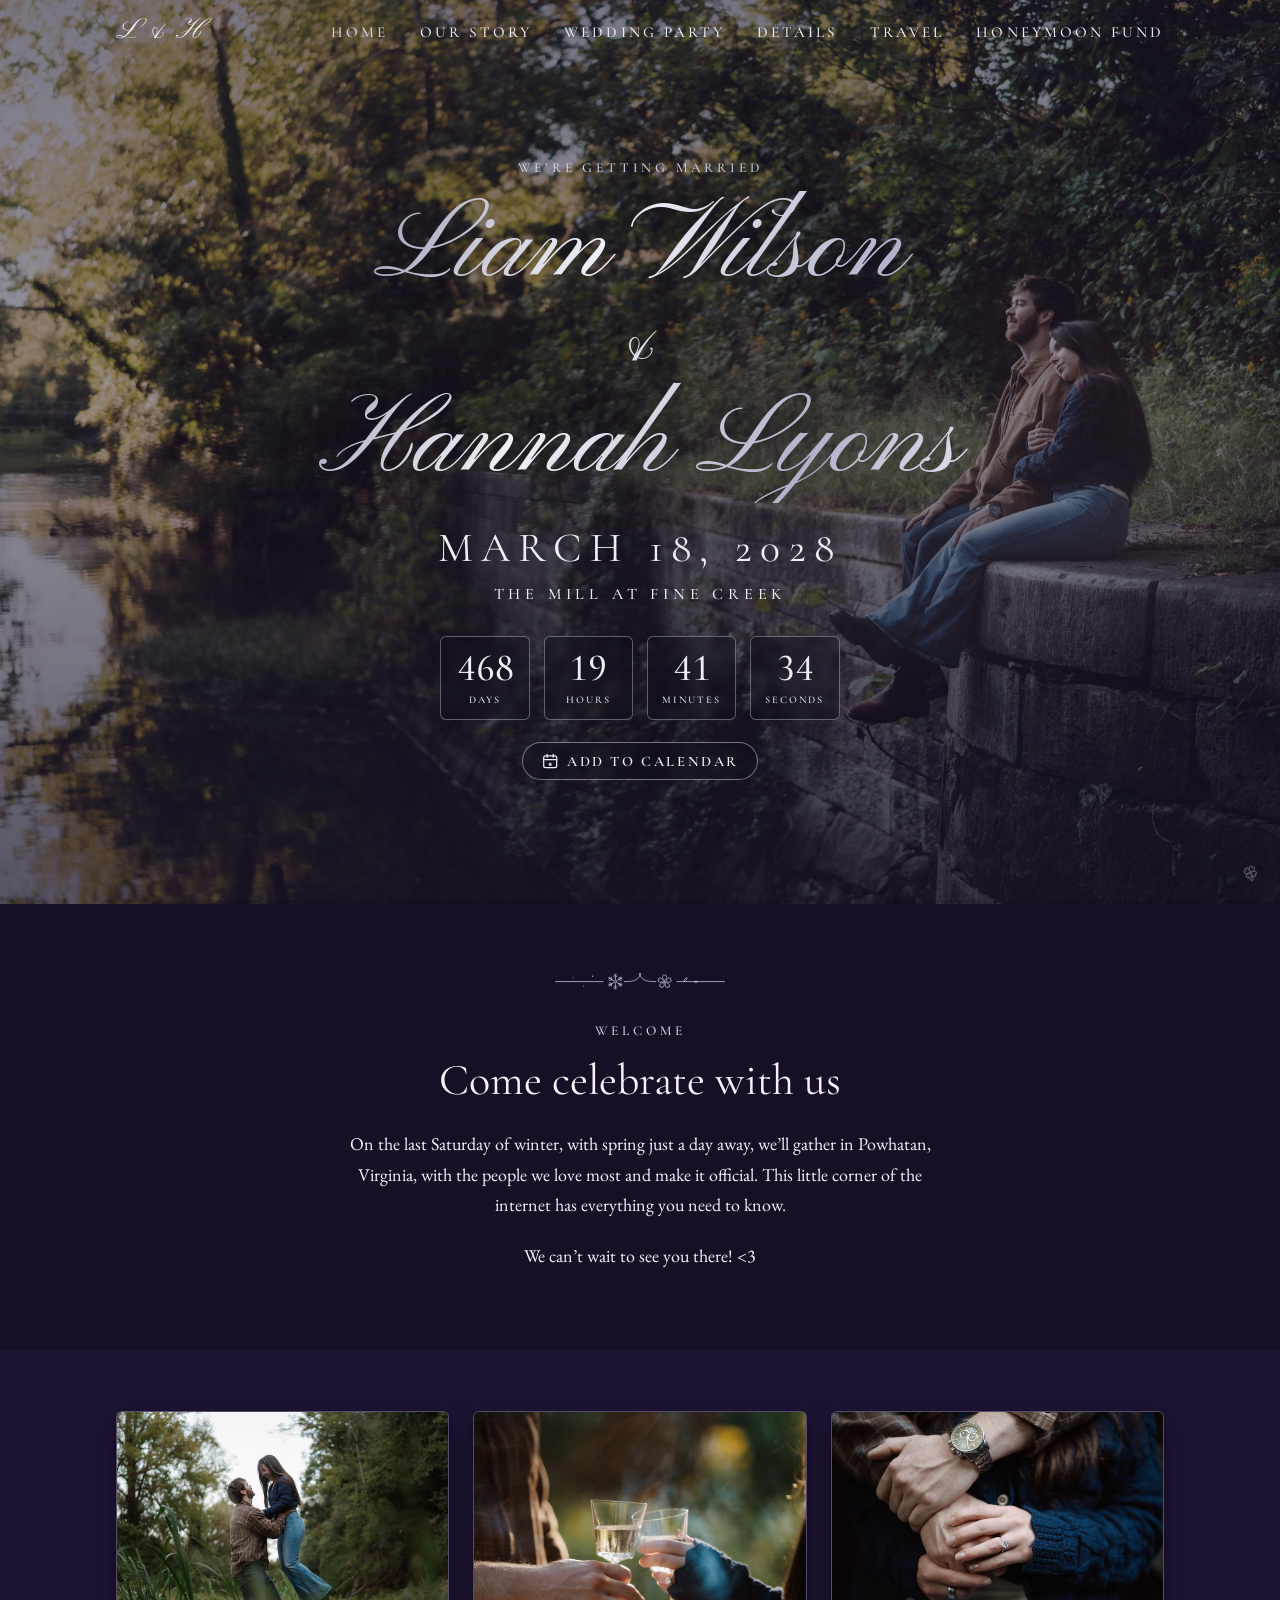
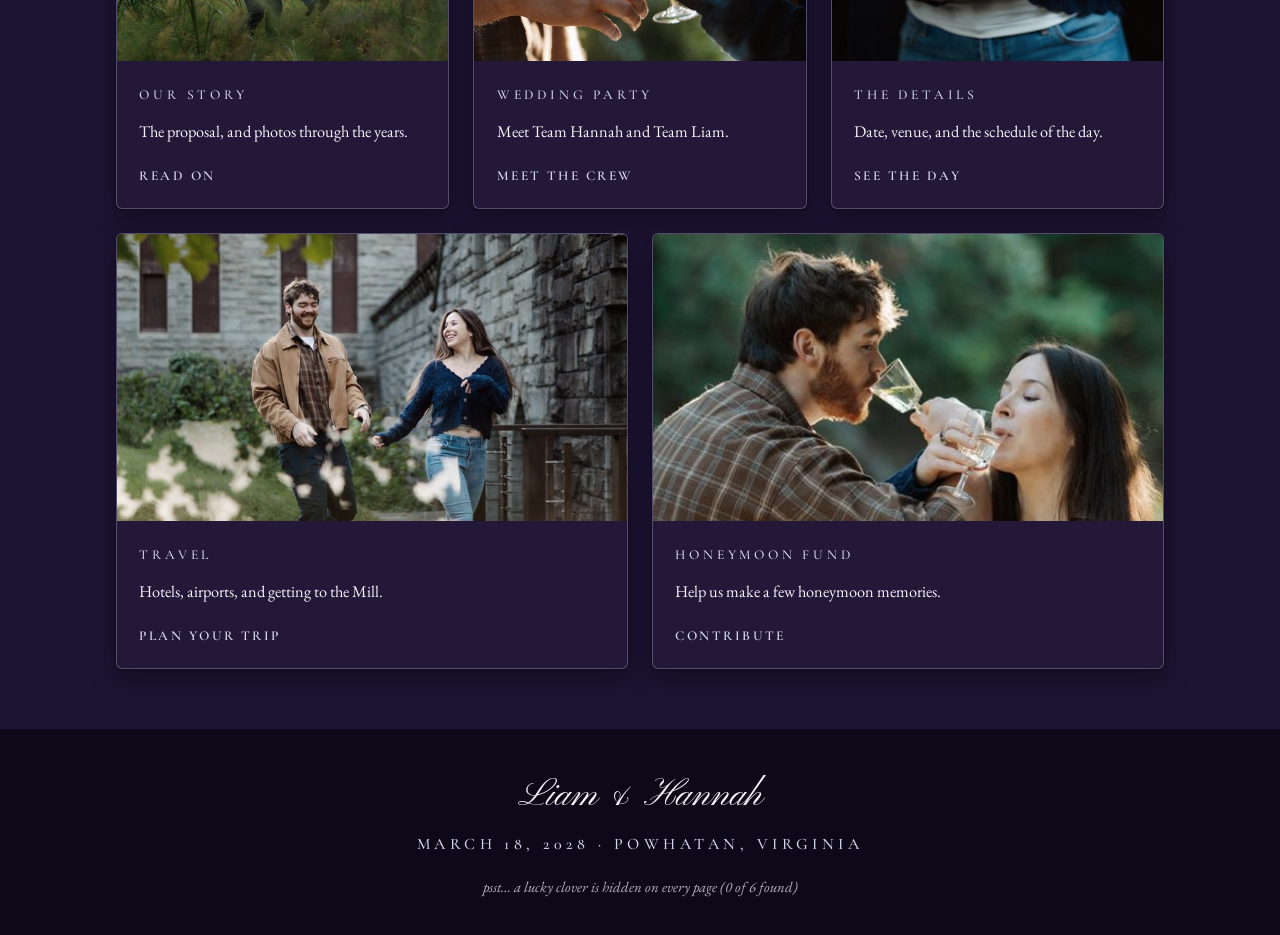
==== index.html @ 6c099d5f "Curly apostrophes and quotes in all visible text Co-Authored-By: Claude Opus 5.5 <noreply@anthropic." ====
<!doctype html>
<html lang="en" class="no-js">
<head>
  <meta charset="utf-8">
  <meta name="viewport" content="width=device-width, initial-scale=1">
  <title>Liam & Hannah · March 18, 2028</title>
  <meta name="description" content="Liam Wilson and Hannah Lyons are getting married on March 18, 2028 at The Mill at Fine Creek.">
  <meta property="og:type" content="website">
  <meta property="og:site_name" content="Liam &amp; Hannah">
  <meta property="og:title" content="Liam &amp; Hannah · March 18, 2028">
  <meta property="og:description" content="We&#x27;re getting married! Saturday, March 18, 2028 at The Mill at Fine Creek in Powhatan, Virginia.">
  <meta property="og:url" content="https://liamandhannah.com/">
  <meta property="og:image" content="https://liamandhannah.com/img/share/home.jpg">
  <meta property="og:image:width" content="1200">
  <meta property="og:image:height" content="630">
  <meta property="og:image:alt" content="Liam and Hannah sitting together on an old stone canal wall at golden hour">
  <meta name="twitter:card" content="summary_large_image">
  <meta name="theme-color" content="#160F26">
  <link rel="icon" href="img/favicon.svg" type="image/svg+xml">
  <link rel="preconnect" href="https://fonts.googleapis.com">
  <link rel="preconnect" href="https://fonts.gstatic.com" crossorigin>
  <link href="https://fonts.googleapis.com/css2?family=Cormorant+Garamond:ital,wght@0,300;0,400;0,500;0,600;1,400&family=EB+Garamond:ital@0;1&family=Pinyon+Script&display=swap" rel="stylesheet">
  <script>(function () { var w = 0; function lock() { if (innerWidth === w) return; w = innerWidth; document.documentElement.style.setProperty("--app-h", innerHeight + "px"); } lock(); addEventListener("resize", lock); })();</script>
  <link rel="stylesheet" href="css/style.css?v=20261122b">
</head>
<body>
  <header class="site-header">
    <nav class="nav" aria-label="Main">
      <a class="nav-brand" href="./">L &amp; H</a>
      <button class="nav-toggle" aria-expanded="false" aria-controls="nav-links">Menu</button>
      <ul class="nav-links" id="nav-links">
        <li><a href="./" aria-current="page">Home</a></li>
        <li><a href="story.html">Our Story</a></li>
        <li><a href="party.html">Wedding Party</a></li>
        <li><a href="details.html">Details</a></li>
        <li><a href="travel.html">Travel</a></li>
        <li><a href="registry.html">Honeymoon Fund</a></li>
      </ul>
    </nav>
  </header>

  <main>
    <section class="hero">
      <img src="img/site/photo-0028.jpg" alt="Liam and Hannah sitting together on an old stone canal wall at golden hour" fetchpriority="high" style="object-position: 91% 45%">
      <div class="hero-inner">
        <span class="eyebrow">We’re getting married</span>
        <h1><span class="hero-name">Liam Wilson</span><span class="amp">&amp;</span><span class="hero-name">Hannah Lyons</span></h1>
        <p class="hero-meta">
          <span class="hero-date">March 18, 2028</span>
          <span>The Mill at Fine Creek</span>
        </p>
        <div class="countdown" data-countdown="2028-03-18T16:30:00-04:00" role="timer" aria-label="Countdown to the ceremony, March 18, 2028 at 4:30 pm">
          <div class="cd-unit"><span class="cd-num" data-unit="days">&ndash;</span><span class="cd-label">Days</span></div>
          <div class="cd-unit"><span class="cd-num" data-unit="hours">&ndash;</span><span class="cd-label">Hours</span></div>
          <div class="cd-unit"><span class="cd-num" data-unit="minutes">&ndash;</span><span class="cd-label">Minutes</span></div>
          <div class="cd-unit"><span class="cd-num" data-unit="seconds">&ndash;</span><span class="cd-label">Seconds</span></div>
        </div>
        <div class="hero-actions">
        <div class="cal-menu on-photo" data-cal-menu>
          <button class="cal-toggle" type="button" aria-expanded="false" aria-controls="cal-options-home">
            <svg viewBox="0 0 24 24" aria-hidden="true"><rect x="3.5" y="5" width="17" height="15.5" rx="2.5"/><path d="M3.5 10h17M8 3v4M16 3v4"/><path d="M12 13.2l.9 1.8 2 .3-1.45 1.4.35 2-1.8-.95-1.8.95.35-2-1.45-1.4 2-.3z" class="cal-star"/></svg>
            Add to calendar
          </button>
          <div class="cal-options" id="cal-options-home" hidden>
            <a href="liam-and-hannah-wedding.ics?v=2" download="liam-and-hannah-wedding.ics">Apple / Outlook</a>
            <a href="https://calendar.google.com/calendar/render?action=TEMPLATE&amp;text=Liam%20%26%20Hannah%27s%20Wedding&amp;dates=20280318T200000Z/20280319T030000Z&amp;details=Guests%20arrive%20at%204%3A00%20pm%2C%20ceremony%20at%204%3A30%20pm.%20Details%3A%20https%3A//liamandhannah.com/&amp;location=The%20Mill%20at%20Fine%20Creek%2C%20Powhatan%2C%20VA" target="_blank" rel="noopener">Google Calendar</a>
          </div>
        </div>
        </div>
      </div>
    </section>

    <section>
      <div class="narrow center reveal">
        <svg class="flourish" viewBox="0 0 200 40" aria-hidden="true"><use href="img/botanical.svg?v=20261102k#spring"></use></svg>
        <span class="eyebrow">Welcome</span>
        <h2>Come celebrate with us</h2>
        <p>On the last Saturday of winter, with spring just a day away, we’ll gather in Powhatan, Virginia, with the people we love most and make it official. This little corner of the internet has everything you need to know.</p>
        <p>We can’t wait to see you there! <3</p>
      </div>
    </section>

    <section class="section-mist">
      <div class="wrap">
        <div class="grid link-cards">
          <a class="card reveal" href="story.html">
            <img src="img/site/thumbs/photo-0018.jpg" alt="" loading="lazy" style="object-position: 60% 40%">
            <div class="card-body">
              <span class="eyebrow">Our Story</span>
              <p>The proposal, and photos through the years.</p>
              <span class="more">Read on</span>
            </div>
          </a>
          <a class="card reveal" href="party.html">
            <img src="img/site/thumbs/photo-0058.jpg" alt="" loading="lazy" style="object-position: 50% 45%">
            <div class="card-body">
              <span class="eyebrow">Wedding Party</span>
              <p>Meet Team Hannah and Team Liam.</p>
              <span class="more">Meet the crew</span>
            </div>
          </a>
          <a class="card reveal" href="details.html">
            <img src="img/site/thumbs/photo-0036.jpg" alt="" loading="lazy">
            <div class="card-body">
              <span class="eyebrow">The Details</span>
              <p>Date, venue, and the schedule of the day.</p>
              <span class="more">See the day</span>
            </div>
          </a>
          <a class="card reveal" href="travel.html">
            <img src="img/site/thumbs/photo-0024.jpg" alt="" loading="lazy">
            <div class="card-body">
              <span class="eyebrow">Travel</span>
              <p>Hotels, airports, and getting to the Mill.</p>
              <span class="more">Plan your trip</span>
            </div>
          </a>
          <a class="card reveal" href="registry.html">
            <img src="img/site/thumbs/photo-0061.jpg" alt="" loading="lazy" style="object-position: 50% 32%">
            <div class="card-body">
              <span class="eyebrow">Honeymoon Fund</span>
              <p>Help us make a few honeymoon memories.</p>
              <span class="more">Contribute</span>
            </div>
          </a>
        </div>
      </div>
    </section>
  </main>

  <footer class="site-footer">
    <div class="script">Liam &amp; Hannah</div>
    <p class="eyebrow">March 18, 2028 · Powhatan, Virginia</p>
  </footer>

  <script src="js/main.js?v=20261122a"></script>
</body>
</html>
---- css/style.css ----
/* Liam & Hannah — amethyst dusk: jewel-toned violets, orchids, mirror silver */

:root {
  --night: #160F26;
  --aubergine: #2A1A4A;
  --plum: #3B2266;
  --berry: #4E1F55;
  --mauve: #9C8CC4;
  --moonstone: #D6D8EE;
  --mist: #ECE8F6;
  --pearl: #F4F2FA;
  --ember: #B5543C;
  --rose: #E3A6D8;
  /* deep violet for links and small text on light backgrounds (passes WCAG AA) */
  --plum-ink: #5B2E9E;
  --ink: #0E0919;
  /* mirror silver with a faint violet edge, used on buttons and the hero names */
  --foil: linear-gradient(115deg, #8F8CA8 0%, #F5F5FB 22%, #B4B3CC 42%, #FFFFFF 60%, #CFC8EC 76%, #8F8CA8 100%);

  --serif-display: "Cormorant Garamond", Georgia, serif;
  --serif-body: "EB Garamond", Georgia, serif;
  --script: "Pinyon Script", cursive;

  /* Theme tokens. Dark (deep amethyst) is the default;
     [data-theme="light"] below is the lavender-pearl daytime look. */
  --bg: var(--night);
  --bg-alt: #1D1433;
  --band: var(--aubergine);
  --band-2: #3A1846;
  --surface: #241839;
  --surface-warm: #33183F;
  --text: var(--pearl);
  --text-muted: #BDB6D3;
  --accent: var(--moonstone);
  --accent-strong: var(--rose);
  --line: rgba(214, 216, 238, .28);
  --chip: #2E2150;
  --input-bg: var(--ink);
  --btn-text: var(--night);
  --btn-outline-text: var(--pearl);
  --footer-bg: var(--ink);
  /* violet dusk at the top of the page, a little orchid in the corner */
  --glow:
    radial-gradient(ellipse 70% 45% at 50% 0%, rgba(140, 110, 255, .17), transparent 70%),
    radial-gradient(ellipse 55% 45% at 100% 100%, rgba(227, 166, 216, .11), transparent 70%);
  --shadow: 0 1px 2px rgba(0, 0, 0, .3), 0 8px 24px rgba(0, 0, 0, .38);

  --radius: 6px;
  --gutter: 1.25rem;
  --max: 68rem;
}

:root[data-theme="light"] {
  --bg: #F6F4FB;
  --bg-alt: var(--mist);
  --band: var(--plum);
  --band-2: var(--berry);
  --surface: #FDFCFF;
  --surface-warm: #EFE4F5;
  --text: var(--night);
  --text-muted: #54497A;
  --accent: var(--plum-ink);
  --accent-strong: #8E2C7E;
  --line: rgba(91, 46, 158, .22);
  --chip: #ECE6F7;
  --input-bg: #FDFCFF;
  --btn-text: var(--night);
  --btn-outline-text: var(--plum);
  --footer-bg: var(--night);
  --glow:
    radial-gradient(ellipse 70% 45% at 50% 0%, rgba(140, 110, 255, .15), transparent 70%),
    radial-gradient(ellipse 50% 40% at 0% 100%, rgba(227, 166, 216, .16), transparent 70%);
  --shadow: 0 1px 2px rgba(22, 15, 38, .06), 0 8px 24px rgba(22, 15, 38, .09);
}

*, *::before, *::after { box-sizing: border-box; }

html { scroll-behavior: smooth; }

body {
  margin: 0;
  background: var(--glow), var(--bg);
  background-attachment: fixed;
  color: var(--text);
  font-family: var(--serif-body);
  font-size: 1.125rem;
  line-height: 1.7;
  -webkit-font-smoothing: antialiased;
}

/* faint paper grain over everything */
body::before {
  content: "";
  position: fixed;
  inset: 0;
  pointer-events: none;
  z-index: 100;
  opacity: .07;
  background-image: url("data:image/svg+xml,%3Csvg xmlns='http://www.w3.org/2000/svg' width='200' height='200'%3E%3Cfilter id='n'%3E%3CfeTurbulence type='fractalNoise' baseFrequency='.85' numOctaves='3' stitchTiles='stitch'/%3E%3CfeColorMatrix values='0 0 0 0 .12 0 0 0 0 .16 0 0 0 0 .22 0 0 0 .9 0'/%3E%3C/filter%3E%3Crect width='100%25' height='100%25' filter='url(%23n)'/%3E%3C/svg%3E");
}

img { max-width: 100%; display: block; }

a { color: var(--accent); text-decoration-thickness: 1px; text-underline-offset: 3px; }
a:hover { color: var(--accent-strong); }

h1, h2, h3 {
  font-family: var(--serif-display);
  font-weight: 400;
  line-height: 1.2;
  margin: 0 0 .5em;
}
h2 { font-size: clamp(2rem, 6vw, 2.75rem); }
h3 { font-size: 1.6rem; font-weight: 500; }

p { margin: 0 0 1.1em; }

.eyebrow {
  display: block;
  font-family: var(--serif-display);
  font-size: .85rem;
  font-weight: 500;
  letter-spacing: .28em;
  text-transform: uppercase;
  color: var(--accent);
  margin-bottom: .75rem;
}

.wrap { max-width: var(--max); margin: 0 auto; padding: 0 var(--gutter); }
.narrow { max-width: 40rem; margin: 0 auto; padding: 0 var(--gutter); }
.center { text-align: center; }

section { padding: 3rem 0; }
@media (min-width: 52rem) { section { padding: 3.75rem 0; } }
.section-mist { background: var(--bg-alt); }
.section-dark {
  background: var(--band);
  color: var(--pearl);
}
.section-pine { background: var(--band-2); color: var(--pearl); }

.section-dark .eyebrow, .section-pine .eyebrow { color: var(--moonstone); }
.section-dark a, .section-pine a { color: var(--moonstone); }

/* ---------- header / nav ---------- */

.site-header {
  position: absolute;
  top: 0; left: 0; right: 0;
  z-index: 20;
  color: var(--pearl);
}
.site-header.solid {
  position: relative;
  background: var(--aubergine);
}
.nav {
  display: flex;
  align-items: center;
  justify-content: space-between;
  max-width: var(--max);
  margin: 0 auto;
  padding: 1rem var(--gutter);
}
.nav-brand {
  font-family: var(--script);
  font-size: 1.9rem;
  color: var(--pearl);
  text-decoration: none;
  line-height: 1;
}
.nav-brand:hover { color: var(--moonstone); }

.nav-toggle {
  background: none;
  border: 1px solid rgba(244, 242, 250, .5);
  color: var(--pearl);
  border-radius: var(--radius);
  padding: .45rem .7rem;
  font: inherit;
  font-size: .8rem;
  letter-spacing: .2em;
  text-transform: uppercase;
  cursor: pointer;
}

.nav-links {
  display: none;
  list-style: none;
  margin: 0;
  padding: 0;
}
.nav-links a {
  color: var(--pearl);
  text-decoration: none;
  font-family: var(--serif-display);
  font-size: .95rem;
  font-weight: 500;
  letter-spacing: .2em;
  text-transform: uppercase;
}
.nav-links a:hover, .nav-links a[aria-current="page"] { color: var(--moonstone); }

.nav.open .nav-links {
  display: flex;
  flex-direction: column;
  gap: 1.1rem;
  position: absolute;
  top: 100%;
  left: 0; right: 0;
  background: var(--night);
  padding: 1.5rem var(--gutter) 2rem;
  text-align: center;
}

/* Menu button sits at the right on phones */
.nav-brand { order: 0; }
.nav-links { order: 1; }
.nav-toggle { order: 3; margin-left: auto; }
.nav-toggle:hover { border-color: var(--moonstone); }
.nav-toggle:hover { color: var(--moonstone); }

@media (min-width: 70rem) { /* full menu bar once all six links fit on one line */
  .nav-toggle { display: none; }
  .nav-links { margin-left: auto; }
  .nav-links, .nav.open .nav-links {
    display: flex;
    flex-direction: row;
    gap: 2rem;
    position: static;
    background: none;
    padding: 0;
  }
}

/* ---------- hero ---------- */

.hero {
  position: relative;
  min-height: 100svh;
  min-height: var(--app-h, 100svh); /* locked height: phone toolbars can't resize it mid-scroll */
  display: grid;
  place-items: center;
  text-align: center;
  color: var(--pearl);
  overflow: visible; /* the calendar menu may hang below the photo */
  background: var(--night);
}
.hero img {
  position: absolute;
  inset: 0;
  width: 100%;
  height: 100%;
  object-fit: cover;
  object-position: 78% 60%;
  filter: saturate(.75) contrast(.95);
}
.hero::after {
  content: "";
  position: absolute;
  inset: 0;
  background:
    linear-gradient(180deg, rgba(22, 15, 38, .55) 0%, rgba(22, 15, 38, .4) 45%, rgba(22, 15, 38, .7) 100%);
}
.hero-inner { position: relative; z-index: 1; padding: 6rem var(--gutter) 4rem; }
.hero .eyebrow { color: var(--moonstone); }
.hero h1 {
  font-family: var(--script);
  font-size: clamp(2.6rem, 14vw, 7rem);
  font-weight: 400;
  line-height: 1.05;
  margin: .25rem 0 1.25rem;
  /* mirror-silver lettering */
  background: var(--foil);
  background-size: 200% 100%;
  -webkit-background-clip: text;
  background-clip: text;
  color: transparent;
  filter: drop-shadow(0 2px 14px rgba(14, 9, 25, .55));
  padding: 0 .15em; /* keeps script swashes inside the clipped area */
}
.hero h1 .amp { display: block; font-size: .55em; margin: .1em 0; }
.hero h1 .hero-name { display: block; white-space: nowrap; }
.hero-meta {
  font-family: var(--serif-display);
  font-size: 1rem;
  font-weight: 500;
  letter-spacing: .3em;
  text-transform: uppercase;
}
.hero-meta span { display: block; }
.hero-meta .hero-date {
  font-size: clamp(1.6rem, 6.5vw, 2.6rem);
  font-weight: 400;
  letter-spacing: .2em;
  line-height: 1.25;
  margin-bottom: .35rem;
}
.countdown {
  display: flex;
  justify-content: center;
  gap: .5rem;
  margin-top: 1.75rem;
}
.cd-unit {
  min-width: 4.3rem;
  padding: .55rem .35rem .5rem;
  border: 1px solid rgba(244, 242, 250, .35);
  border-radius: var(--radius);
  background: rgba(14, 9, 25, .38);
  -webkit-backdrop-filter: blur(3px);
  backdrop-filter: blur(3px);
}
.cd-num {
  display: block;
  font-family: var(--serif-display);
  font-size: clamp(1.6rem, 6.5vw, 2.4rem);
  font-weight: 500;
  line-height: 1.05;
  font-variant-numeric: lining-nums tabular-nums; /* digits don't jiggle as they change */
}
.cd-label {
  display: block;
  margin-top: .2rem;
  font-family: var(--serif-display);
  font-size: .64rem;
  font-weight: 600;
  letter-spacing: .2em;
  text-transform: uppercase;
  color: var(--moonstone);
}
.countdown-done { font-style: italic; font-size: 1.3rem; }


.clover-burst {
  position: fixed;
  z-index: 300;
  width: var(--size, 1.4rem);
  height: var(--size, 1.4rem);
  pointer-events: none;
  color: var(--tint, var(--rose));
  filter: drop-shadow(0 1px 3px rgba(14, 9, 25, .6)); /* stands out over the photo */
  animation: clover-burst 1.6s cubic-bezier(.15, .7, .3, 1) forwards;
}
@keyframes clover-burst {
  0%   { transform: translate(-50%, -50%) scale(.2) rotate(0); opacity: 0; }
  12%  { opacity: 1; }
  70%  { opacity: 1; }
  100% { transform: translate(calc(-50% + var(--dx)), calc(-50% + var(--dy))) scale(1) rotate(var(--spin)); opacity: 0; }
}
@media (prefers-reduced-motion: reduce) {
  .clover-burst { animation: clover-fade 1.4s ease forwards; transform: translate(calc(-50% + var(--dx) / 3), calc(-50% + var(--dy) / 3)); }
  @keyframes clover-fade { 0%, 100% { opacity: 0; } 30%, 70% { opacity: 1; } }
}
@media (min-width: 52rem) {
  .countdown { gap: .85rem; }
  .cd-unit { min-width: 5.6rem; padding: .7rem .5rem .6rem; }
}

/* shorter banner for inner pages */
.banner {
  position: relative;
  min-height: 72vh;
  min-height: 72svh;
  min-height: calc(var(--app-h, 100svh) * .72); /* locked height: phone toolbars can't resize it mid-scroll */
  display: grid;
  place-items: center;
  text-align: center;
  color: var(--pearl);
  background: var(--night);
  overflow: hidden;
}
.banner img {
  position: absolute; inset: 0;
  width: 100%; height: 100%;
  object-fit: cover;
  filter: saturate(.7) contrast(.95);
}
.banner::after {
  content: "";
  position: absolute; inset: 0;
  background: rgba(22, 15, 38, .5);
}
.banner-inner { position: relative; z-index: 1; padding: 5rem var(--gutter) 2.25rem; }
.banner h1 { font-size: clamp(2.6rem, 9vw, 4rem); font-weight: 300; letter-spacing: .04em; }
@media (min-width: 52rem) {
  .banner { min-height: 80vh; min-height: 80svh; min-height: calc(var(--app-h, 100svh) * .8); }
  .banner h1 { font-size: clamp(3.4rem, 6vw, 5rem); }
}
.banner .eyebrow { color: var(--moonstone); }

/* ---------- dividers ---------- */

.flourish {
  display: block;
  width: 11rem;
  height: auto;
  margin: 0 auto 1.25rem;
  color: var(--accent);
  opacity: .8;
}
.section-dark .flourish, .section-pine .flourish { color: var(--moonstone); opacity: .8; }

/* the registry's d20: click to roll (it always lands on 18, the wedding date) */
.d20 {
  display: block;
  width: min(20rem, 100%);
  margin: 0 auto 1.25rem;
  padding: 0;
  border: 0;
  background: none;
  color: inherit;
  cursor: pointer;
}
.d20 .flourish { width: 100%; margin: 0; transition: opacity .3s ease; }
.d20:hover .flourish, .d20:focus-visible .flourish { opacity: 1; }
.d20-rules { fill: none; stroke: currentColor; stroke-width: .6; stroke-linecap: round; }
.d20-die {
  transform-box: view-box;
  transform-origin: 100px 20px;
  transition: transform 1s cubic-bezier(.2, .8, .3, 1);
}
.d20-num { fill: currentColor; font-family: var(--serif-display); font-size: 7px; font-weight: 600; }
.d20-toast svg { display: inline-block; width: 1.1em; height: 1.1em; margin: 0 .2em; vertical-align: -.2em; color: var(--rose); }

/* ---------- buttons ---------- */

.btn {
  display: inline-block;
  background: var(--foil);
  background-size: 220% 100%;
  background-position: 0% 0;
  color: var(--btn-text);
  border: 1px solid #B9B6D6;
  border-radius: var(--radius);
  padding: .7rem 1.6rem;
  font-family: var(--serif-display);
  font-size: .95rem;
  font-weight: 600;
  letter-spacing: .18em;
  text-transform: uppercase;
  text-decoration: none;
  transition: background .3s ease, border-color .3s ease, color .3s ease;
}
/* the silver catches the light as you hover */
.btn:hover, .btn:focus-visible { background-position: 100% 0; color: var(--btn-text); box-shadow: 0 0 18px rgba(214, 216, 238, .35); }
.btn-outline {
  background: transparent;
  color: var(--btn-outline-text);
  border-color: var(--mauve);
}
.btn-outline:hover, .btn-outline:focus-visible { background: var(--mauve); border-color: var(--mauve); color: var(--night); box-shadow: none; }
.section-dark .btn, .section-pine .btn { color: var(--btn-text); } /* keep the dark text on the silver */
.section-dark .btn-outline, .section-pine .btn-outline { color: var(--pearl); }

:focus-visible { outline: 2px solid var(--accent); outline-offset: 3px; }

/* ---------- cards & grids ---------- */

.grid {
  display: grid;
  gap: 1.5rem;
  grid-template-columns: repeat(auto-fill, minmax(min(100%, 17rem), 1fr));
}

.card {
  background: var(--surface);
  border: 1px solid var(--line);
  border-radius: var(--radius);
  box-shadow: var(--shadow);
  overflow: hidden;
  display: flex;
  flex-direction: column;
}
.card-rose { background: var(--surface-warm); }
.card-rose .eyebrow { color: var(--accent-strong); }
.card img { aspect-ratio: 4 / 3; object-fit: cover; width: 100%; filter: saturate(.8); }
.card-body { padding: 1.4rem 1.4rem 1.6rem; display: flex; flex-direction: column; flex: 1; }
.card-body h3 { margin-bottom: .3rem; }
.card-body p { font-size: 1.02rem; }
.card-body .btn { margin-top: auto; align-self: flex-start; }

.link-cards a.card { text-decoration: none; color: var(--text); transition: transform .4s ease, box-shadow .4s ease; }
.link-cards a.card:hover { transform: translateY(-3px); box-shadow: 0 2px 4px rgba(22, 15, 38,.08), 0 14px 32px rgba(22, 15, 38,.12); }
.link-cards .card-body { padding-bottom: 1.3rem; }
/* five home cards: 2 + 2 + 1 wide on tablets, 3 + 2 wider on computers (no lonely last card) */
@media (min-width: 37rem) and (max-width: 51.99rem) {
  .link-cards { grid-template-columns: repeat(2, 1fr); }
  .link-cards > :last-child:nth-child(odd) { grid-column: 1 / -1; }
  .link-cards > :last-child:nth-child(odd) img { aspect-ratio: 2 / 1; }
}
@media (min-width: 52rem) {
  .link-cards { grid-template-columns: repeat(6, 1fr); }
  .link-cards > * { grid-column: span 2; }
  .link-cards > :nth-child(4), .link-cards > :nth-child(5) { grid-column: span 3; }
  .link-cards > :last-child:nth-child(odd) { grid-column: span 3; }
  .link-cards > :nth-child(4) img, .link-cards > :nth-child(5) img { aspect-ratio: 16 / 9; }
}
.link-cards .more {
  font-family: var(--serif-display);
  font-weight: 600;
  letter-spacing: .18em;
  font-size: .85rem;
  text-transform: uppercase;
  color: var(--accent);
  margin-top: auto;
}

/* ---------- story ---------- */

.story-split {
  display: grid;
  gap: 2.5rem;
  align-items: center;
}
.story-split img {
  border-radius: var(--radius);
  box-shadow: var(--shadow);
  filter: saturate(.8);
}
.story-split > div { text-align: center; } /* centered when stacked on phones */
@media (min-width: 52rem) {
  .story-split { grid-template-columns: 1fr 1fr; gap: 4rem; }
  .story-split.flip > :first-child { order: 2; }
  .story-split > div { text-align: left; }
  .story-split .flourish { margin-left: 0; }
}

/* "Hannah's side" / "Liam's side" on Our Story */
.pov { margin-top: 1.75rem; text-align: left; }
.pov + .pov { padding-top: 1.5rem; border-top: 1px solid var(--line); }
.pov-name { margin: 0 0 .6rem; font-size: 1.35rem; font-style: italic; color: var(--accent-strong); }

.drop-cap::first-letter {
  float: left;
  font-family: var(--serif-display);
  font-size: 3.6em;
  line-height: .85;
  padding: .08em .1em 0 0;
  color: var(--accent-strong);
}

/* ---------- gallery ---------- */

.gallery {
  columns: 2 10rem;
  column-gap: .75rem;
}
@media (min-width: 52rem) { .gallery { columns: 3 14rem; column-gap: 1rem; } }
.gallery button {
  display: block;
  width: 100%;
  padding: 0;
  margin: 0 0 .75rem;
  border: 0;
  background: var(--surface);
  border-radius: 4px;
  overflow: hidden;
  cursor: zoom-in;
  break-inside: avoid;
}
@media (min-width: 52rem) { .gallery button { margin-bottom: 1rem; } }
.gallery img {
  width: 100%;
  height: auto;
  filter: saturate(.82);
  transition: transform .8s ease, filter .8s ease;
}
.gallery button:hover img { transform: scale(1.03); filter: saturate(1); }

/* Through the years reads left to right, in date order */
.gallery[data-gallery="years"] {
  columns: auto;
  display: grid;
  grid-template-columns: repeat(2, 1fr);
  gap: .75rem;
  align-items: start;
}
.gallery[data-gallery="years"] button { margin: 0; }
.gallery[data-gallery="years"] img { aspect-ratio: 4 / 5; object-fit: cover; }
@media (min-width: 52rem) {
  .gallery[data-gallery="years"] { grid-template-columns: repeat(4, 1fr); gap: 1rem; }
}

/* captioned photos (Through the years) */
.gallery button.captioned {
  background: var(--surface);
  border: 1px solid var(--line);
  box-shadow: var(--shadow);
  text-align: left;
  color: var(--text);
}
.gallery button.captioned:hover img { transform: none; }
.g-cap { display: block; padding: .6rem .75rem .75rem; }
.g-cap-text { display: block; font-size: 1rem; line-height: 1.35; font-style: italic; }
.g-cap-meta {
  display: block;
  margin-top: .3rem;
  font-family: var(--serif-display);
  font-size: .72rem;
  font-weight: 600;
  letter-spacing: .16em;
  text-transform: uppercase;
  color: var(--accent);
}

.lightbox {
  position: fixed;
  inset: 0;
  z-index: 200;
  background: rgba(22, 15, 38, .96);
  display: none;
  align-items: center;
  justify-content: center;
}
.lightbox.open { display: flex; }
.lightbox img {
  max-width: calc(100vw - 2rem);
  max-height: calc(100svh - 9rem);
  width: auto;
  height: auto;
  border-radius: 3px;
  box-shadow: 0 10px 40px rgba(0, 0, 0, .4);
}
.lightbox button {
  position: absolute;
  background: none;
  border: 0;
  color: var(--pearl);
  font-family: var(--serif-display);
  font-size: 2.6rem;
  line-height: 1;
  padding: .5rem 1rem;
  cursor: pointer;
  opacity: .8;
}
.lightbox button:hover { opacity: 1; color: var(--moonstone); }
.lb-close { top: .5rem; right: .5rem; }
.lb-prev { left: 0; top: 50%; transform: translateY(-50%); }
.lb-next { right: 0; top: 50%; transform: translateY(-50%); }
.lb-foot {
  position: absolute;
  bottom: .75rem;
  left: 1rem; right: 1rem;
  text-align: center;
  color: var(--mist);
}
.lb-count { font-size: .9rem; letter-spacing: .2em; }
.lb-caption .g-cap { padding: 0 0 .35rem; }
.lb-caption .g-cap-text { font-size: 1.1rem; color: var(--pearl); }
.lb-caption .g-cap-meta { color: var(--moonstone); }

/* ---------- details ---------- */

.facts {
  display: grid;
  gap: 1.5rem;
  grid-template-columns: repeat(auto-fit, minmax(min(100%, 14rem), 1fr));
  text-align: center;
}
.fact .label { margin-bottom: .25rem; }
.fact .value { font-family: var(--serif-display); font-size: 1.6rem; line-height: 1.3; }

.schedule { list-style: none; margin: 0; padding: 0; }
.schedule li {
  display: grid;
  grid-template-columns: 6.5rem 1fr;
  gap: 1rem;
  padding: 1.1rem 0;
  border-bottom: 1px solid var(--line);
}
.schedule li:last-child { border-bottom: 0; }
.schedule time {
  font-family: var(--serif-display);
  font-size: 1.25rem;
  font-weight: 500;
  color: var(--accent-strong);
}
.section-dark .schedule time { color: var(--moonstone); }
.schedule strong { font-family: var(--serif-display); font-size: 1.35rem; font-weight: 500; display: block; }
.schedule span { font-size: 1rem; }
.schedule .schedule-tag {
  display: inline-block;
  margin-left: .4rem;
  padding: .1rem .65rem;
  border: 1px solid var(--accent);
  border-radius: 999px;
  background: var(--chip);
  color: var(--accent-strong);
  font-family: var(--serif-body);
  font-size: .72rem;
  letter-spacing: .08em;
  text-transform: uppercase;
  vertical-align: .2em;
  white-space: nowrap;
}
.inline-clover { display: inline-block; width: 1.25em; height: 1.25em; vertical-align: -.3em; color: var(--rose); }
.schedule-day { margin-top: 2.25rem; }
.schedule-day h3 {
  margin: 0 0 .25rem;
  padding-bottom: .6rem;
  font-family: var(--serif-display);
  font-size: 1.6rem;
  font-weight: 500;
  border-bottom: 1px solid var(--line);
}

.note {
  border-left: 2px solid var(--accent);
  padding: .4rem 0 .4rem 1.2rem;
  font-style: italic;
}

/* ---------- honeymoon fund ---------- */

.fund-card .amount {
  font-family: var(--serif-display);
  font-size: 1.5rem;
  font-weight: 500;
  color: var(--accent-strong);
  margin: .2rem 0 .9rem;
}
.any-amount {
  grid-column: 1 / -1;
  justify-content: center;
  text-align: center;
  background: var(--band);
  color: var(--pearl);
  border-color: var(--band);
}
.any-amount .card-body { justify-content: center; align-items: center; padding: 3rem 1.5rem; }
.any-amount h3 { font-size: clamp(1.8rem, 5vw, 2.4rem); font-weight: 400; }
.any-amount p { max-width: 30rem; }
.any-amount .card-body .btn { align-self: center; margin-top: .5rem; }
/* just the one card (until the honeymoon ideas are back) */
.fund-solo { grid-template-columns: 1fr; max-width: 38rem; margin: 0 auto; }

.qr-block {
  display: none;
  gap: 2rem;
  align-items: center;
  max-width: 44rem;
  margin: 2.5rem auto 0;
  padding: 1.75rem;
  background: var(--surface);
  border: 1px solid var(--line);
  border-radius: var(--radius);
  box-shadow: var(--shadow);
}
.qr-block img { width: 9.5rem; height: 9.5rem; flex: none; border-radius: 4px; }
.qr-block p:last-child { margin-bottom: 0; }
@media (min-width: 52rem) { .qr-block { display: flex; } }

.fine-print { font-size: 1rem; }
.fine-print h3 { font-size: 1.35rem; }

/* ---------- cottages ---------- */

.rates { margin: 2rem 0 1.5rem; }
.rates .fact {
  background: var(--surface);
  border: 1px solid var(--line);
  border-radius: var(--radius);
  box-shadow: var(--shadow);
  padding: 1.5rem 1rem .75rem;
}
.rates .value { font-size: 2rem; color: var(--accent-strong); }
.cottage-list-heading { margin-top: 2.5rem; }
.cottage-list { grid-template-columns: repeat(auto-fit, minmax(min(100%, 10rem), 1fr)); margin-top: 1.25rem; }
.cottage-list .value { font-size: 1.5rem; }
.cottage-list p { font-size: 1rem; margin-bottom: .6rem; }
.cottage-list .fact { display: flex; flex-direction: column; align-items: center; padding-bottom: 1.1rem; }
.avail {
  margin-top: auto;
  padding: .2rem .75rem;
  border: 1px solid var(--line);
  border-radius: 999px;
  font-size: .85rem;
  letter-spacing: .08em;
  text-transform: uppercase;
}
.cottage-note { max-width: 40rem; margin: 2rem auto 0; }
.cottage-booked { box-shadow: none; }
.cottage-booked > * { opacity: .55; }
.cottage-booked s { text-decoration-thickness: 1px; }
.avail-both { border-color: var(--accent); background: var(--chip); color: var(--accent-strong); }

.steps { counter-reset: step; list-style: none; margin: 1.5rem 0 2rem; padding: 0; }
.steps li {
  counter-increment: step;
  position: relative;
  padding: 0 0 1.4rem 3.2rem;
}
.steps li::before {
  content: counter(step);
  position: absolute;
  left: 0; top: -.1rem;
  width: 2.2rem; height: 2.2rem;
  display: grid;
  place-items: center;
  border: 1px solid var(--accent);
  border-radius: 50%;
  font-family: var(--serif-display);
  font-size: 1.2rem;
  color: var(--accent-strong);
}
.timeline li { grid-template-columns: 8.5rem 1fr; }
.timeline time { font-size: 1.1rem; line-height: 1.35; }

.copy-line {
  display: inline-block;
  margin: .4rem 0;
  padding: .3rem .7rem;
  background: var(--chip);
  border-radius: 4px;
  font-family: var(--serif-display);
  font-weight: 600;
  letter-spacing: .04em;
  user-select: all;
}

.stay-list { padding-left: 1.2rem; margin: 0; }
.stay-list li { margin-bottom: .9rem; }
.stay-list li::marker { color: var(--moonstone); }

/* ---------- things to do nearby (Travel page) ---------- */

.places { margin-top: 2rem; }
.place-card h3 { font-size: 1.45rem; }
.place-card p { color: var(--text-muted); }
.place-link {
  margin-top: auto;
  align-self: flex-start;
  font-family: var(--serif-display);
  font-size: .85rem;
  font-weight: 600;
  letter-spacing: .16em;
  text-transform: uppercase;
  text-decoration: none;
  color: var(--accent);
}
.place-link::after { content: " \2192"; }
.place-link:hover { color: var(--accent-strong); }

/* ---------- lucky clover hunt ---------- */

.lucky {
  display: inline-grid;
  place-items: center;
  width: 1.9rem;
  height: 1.9rem;
  padding: .3rem;
  border: 0;
  background: none;
  color: var(--accent);
  opacity: .32;
  cursor: pointer;
  -webkit-tap-highlight-color: transparent;
  transition: opacity .4s ease, color .4s ease, transform .4s ease;
}
.lucky:hover, .lucky:focus-visible { opacity: .9; transform: rotate(-15deg) scale(1.1); }
.lucky-svg { width: 100%; height: 100%; display: block; }
.lucky.found { opacity: .95; color: var(--moonstone); filter: drop-shadow(0 0 5px rgba(214, 216, 238, .55)); }
.lucky.just-found { animation: lucky-pop .8s cubic-bezier(.3, 1.6, .5, 1); }
@keyframes lucky-pop {
  0%   { transform: scale(1) rotate(0); }
  40%  { transform: scale(1.8) rotate(200deg); }
  100% { transform: scale(1) rotate(360deg); }
}
.lucky-inline { margin-left: .3rem; vertical-align: middle; width: 1.6rem; height: 1.6rem; }
.lucky-corner-br, .lucky-corner-bl, .lucky-corner-tr { position: absolute; z-index: 3; }
.lucky-corner-br { right: .9rem; bottom: .9rem; }
.lucky-corner-bl { left: .9rem; bottom: .9rem; }
.lucky-corner-tr { right: .9rem; top: .9rem; }

.lucky-hint {
  margin: 1rem 0 0 !important;
  font-style: italic;
  font-size: .92rem !important;
  color: var(--mist);
  opacity: .75;
}
.lucky-reset {
  padding: 0;
  border: 0;
  background: none;
  font: inherit;
  font-style: italic;
  color: var(--moonstone);
  text-decoration: underline;
  text-underline-offset: 3px;
  cursor: pointer;
}
.lucky-reset:hover { color: var(--pearl); }
.lucky-toast {
  position: fixed;
  left: 50%;
  bottom: 1.5rem;
  z-index: 320;
  max-width: calc(100% - 2rem);
  padding: .65rem 1.2rem;
  border: 1px solid rgba(244, 242, 250, .3);
  border-radius: 999px;
  background: rgba(14, 9, 25, .85);
  -webkit-backdrop-filter: blur(4px);
  backdrop-filter: blur(4px);
  color: var(--pearl);
  font-size: 1rem;
  text-align: center;
  box-shadow: 0 8px 24px rgba(0, 0, 0, .3);
  pointer-events: none;
  opacity: 0;
  transform: translate(-50%, 12px);
  transition: opacity .35s ease, transform .35s ease;
}
.lucky-toast.show { opacity: 1; transform: translate(-50%, 0); }
@media (prefers-reduced-motion: reduce) {
  .lucky, .lucky-toast { transition: none; }
  .lucky.just-found { animation: none; }
}

/* ---------- clovers drifting across the home photo ---------- */

.hero-drift {
  position: absolute;
  inset: 0;
  z-index: 1;               /* above the photo's dark overlay, below the names */
  overflow: hidden;
  pointer-events: none;
}
.drifter {
  position: absolute;
  left: -3rem;
  top: var(--top);
  color: var(--tint);
  opacity: var(--alpha);
  animation: drift-across var(--dur) linear var(--delay) infinite;
}
.drift-clover {
  display: block;
  width: var(--size);
  height: var(--size);
  animation: drift-bob var(--bob) ease-in-out infinite alternate;
}
@keyframes drift-across {
  from { transform: translate(0, 0); }
  to   { transform: translate(calc(100vw + 6rem), 3.5rem); }
}
@keyframes drift-bob {
  from { transform: translateY(-10px) rotate(-30deg); }
  to   { transform: translateY(10px) rotate(40deg); }
}
.hero-inner { z-index: 2; }

/* ---------- a secret: tap "L & H" three times for clover rain ---------- */

.rain-drop {
  position: fixed;
  top: -3rem;
  left: var(--x);
  z-index: 300;
  pointer-events: none;
  color: var(--tint);
  opacity: 0;
  animation: rain-fall var(--dur) linear var(--delay) forwards;
}
.rain-clover {
  display: block;
  width: var(--size);
  height: var(--size);
  filter: drop-shadow(0 1px 2px rgba(14, 9, 25, .45));
  animation: rain-sway var(--sway-dur) ease-in-out infinite alternate;
}
@keyframes rain-fall {
  0%   { transform: translateY(0); opacity: 0; }
  8%   { opacity: 1; }
  85%  { opacity: 1; }
  100% { transform: translateY(calc(var(--app-h, 100vh) + 6rem)); opacity: 0; }
}
@keyframes rain-sway {
  from { transform: translateX(-14px) rotate(-28deg); }
  to   { transform: translateX(14px) rotate(28deg); }
}
@media (prefers-reduced-motion: reduce) {
  .rain-drop { top: calc(var(--delay) * 20vh + 4rem); animation: rain-fade 2.4s ease var(--delay) forwards; }
  .rain-clover { animation: none; }
  @keyframes rain-fade { 0%, 100% { opacity: 0; } 30%, 70% { opacity: .9; } }
}

/* ---------- a secret: tap "4:20" on the Details page ---------- */

.secret-puff { cursor: pointer; -webkit-tap-highlight-color: transparent; }
/* retro-cartoon cigarette smoke: one thin line that draws itself up in lazy
   S-curves, sways in still air, pops two little rings, then fades */
.smoke-trail {
  position: fixed;
  z-index: 300;
  width: 64px;
  height: 128px;
  pointer-events: none;
  transform: translate(-50%, -100%);
  animation: trail-fade 4.6s ease forwards;
}
.smoke-trail svg {
  display: block;
  width: 100%;
  height: 100%;
  overflow: visible;
  transform-origin: 50% 100%;
  animation: trail-sway 3.4s ease-in-out infinite alternate;
}
.smoke-trail .line {
  fill: none;
  stroke: currentColor;
  stroke-width: 2.2;
  stroke-linecap: round;
  stroke-linejoin: round;
  stroke-dasharray: 100;
  stroke-dashoffset: 100;
  animation: trail-draw 1.6s cubic-bezier(.35, 0, .3, 1) forwards;
}
.smoke-trail .ring {
  fill: none;
  stroke: currentColor;
  stroke-width: 1.8;
  opacity: 0;
  transform-box: fill-box;
  transform-origin: center;
  animation: trail-ring 2.4s ease-out forwards;
}
.smoke-trail .ring.two { animation-delay: 1.85s; }
.smoke-trail .ring.one { animation-delay: 1.45s; }
@keyframes trail-draw { to { stroke-dashoffset: 0; } }
@keyframes trail-sway { from { transform: translateX(-5px) skewX(-8deg); } to { transform: translateX(5px) skewX(8deg); } }
@keyframes trail-ring {
  0%   { opacity: 0; transform: translateY(0) scale(.5); }
  20%  { opacity: .9; }
  100% { opacity: 0; transform: translateY(-22px) scale(1.25); }
}
@keyframes trail-fade {
  0%   { opacity: 0; }
  6%   { opacity: .95; }
  62%  { opacity: .95; transform: translate(-50%, -100%); }
  100% { opacity: 0; transform: translate(-50%, calc(-100% - 16px)); }
}
@media (prefers-reduced-motion: reduce) {
  .smoke-trail svg, .smoke-trail .ring { animation: none; }
  .smoke-trail .line { animation: none; stroke-dashoffset: 0; }
}

/* ---------- add to calendar ---------- */

.hero-actions {
  display: flex;
  flex-wrap: wrap;
  justify-content: center;
  align-items: flex-start;
  gap: .6rem;
  margin-top: 1.4rem;
}
.cal-menu { position: relative; display: inline-block; }
.fact .cal-menu { margin-top: .9rem; }
.cal-toggle {
  display: inline-flex;
  align-items: center;
  gap: .5rem;
  padding: .55rem 1.1rem;
  border: 1px solid var(--accent);
  border-radius: 999px;
  background: transparent;
  color: var(--text);
  font-family: var(--serif-display);
  font-size: .85rem;
  font-weight: 600;
  letter-spacing: .16em;
  text-transform: uppercase;
  cursor: pointer;
  transition: border-color .3s ease, color .3s ease, transform .18s ease;
}
.cal-toggle svg { width: 1.15rem; height: 1.15rem; fill: none; stroke: currentColor; stroke-width: 1.6; stroke-linecap: round; stroke-linejoin: round; }
.cal-toggle .cal-star { fill: var(--moonstone); stroke: none; }
.cal-toggle:hover, .cal-toggle[aria-expanded="true"] { border-color: var(--accent-strong); color: var(--accent-strong); }
.cal-toggle:active { transform: scale(.96); }
/* over the hero photo: same frosted pill as "Click me!" */
.cal-menu.on-photo .cal-toggle {
  border-color: rgba(244, 242, 250, .45);
  background: rgba(14, 9, 25, .38);
  -webkit-backdrop-filter: blur(3px);
  backdrop-filter: blur(3px);
  color: var(--pearl);
  font-size: .9rem;
  letter-spacing: .18em;
}
.cal-menu.on-photo .cal-toggle:hover, .cal-menu.on-photo .cal-toggle[aria-expanded="true"] { border-color: var(--moonstone); color: var(--moonstone); }
.cal-options {
  position: absolute;
  top: calc(100% + .45rem);
  left: 50%;
  z-index: 30;
  min-width: 12.5rem;
  padding: .35rem;
  transform: translateX(-50%);
  background: var(--surface);
  border: 1px solid var(--line);
  border-radius: var(--radius);
  box-shadow: var(--shadow);
  text-align: left;
  animation: cal-drop .25s ease;
}
.cal-options[hidden] { display: none; }
.cal-options a {
  display: block;
  padding: .6rem .8rem;
  border-radius: 4px;
  color: var(--text);
  text-decoration: none;
  font-size: 1rem;
}
.cal-options a:hover, .cal-options a:focus-visible { background: var(--chip); color: var(--accent-strong); }
@keyframes cal-drop { from { opacity: 0; transform: translate(-50%, -6px); } }
@media (prefers-reduced-motion: reduce) { .cal-options { animation: none; } }

/* ---------- wedding party ---------- */

.team-vs {
  margin: 1.5rem 0 .25rem;
  font-family: var(--script);
  font-size: clamp(2.1rem, 8vw, 3.2rem);
  line-height: 1.15;
}
.team-vs a { color: var(--text); text-decoration: none; white-space: nowrap; transition: color .3s ease; }
.team-vs a:hover { color: var(--accent-strong); }
.team-vs .amp { display: inline-block; color: var(--accent); margin: 0 .3em; vertical-align: middle; }
.team-vs .amp svg { display: block; width: .8em; height: .8em; transition: transform .6s ease; }
.team-vs:hover .amp svg { transform: rotate(25deg); }
.team-count {
  display: flex;
  flex-wrap: wrap;
  justify-content: center;
  gap: .2rem .6rem;
  font-family: var(--serif-display);
  font-size: .8rem;
  font-weight: 600;
  letter-spacing: .2em;
  text-transform: uppercase;
  color: var(--accent);
}

/* people slide in from the sides and the polaroids are tilted, so trim anything that pokes
   past the screen edge (otherwise phones can scroll the page sideways) */
#team-hannah, #team-liam { overflow-x: clip; }

/* the zigzag: a dotted path down the middle, people alternating sides */
.party-list {
  position: relative;
  list-style: none;
  max-width: 50rem;
  margin: 2.25rem auto 0;
  padding: 0;
}
.party-list::before {
  content: "";
  position: absolute;
  top: 1rem;
  bottom: 1rem;
  left: 50%;
  width: 2px;
  transform: translateX(-50%);
  background: repeating-linear-gradient(to bottom, var(--accent) 0 5px, transparent 5px 13px);
  opacity: .45;
}
.party-member {
  position: relative;
  display: grid;
  grid-template-columns: 1fr 1fr;
  column-gap: 2.6rem;
  align-items: center;
  margin-bottom: 2.25rem;
}
.party-member:last-child { margin-bottom: 0; }
.party-member .polaroid { grid-column: 1; justify-self: end; }
.party-member .party-text { grid-column: 2; grid-row: 1; text-align: left; }
.party-member:nth-child(even) .polaroid { grid-column: 2; justify-self: start; }
.party-member:nth-child(even) .party-text { grid-column: 1; text-align: right; }

/* little clover stop on the path */
.party-node {
  position: absolute;
  left: 50%;
  top: 50%;
  width: 1.9rem;
  height: 1.9rem;
  padding: .3rem;
  border-radius: 50%;
  transform: translate(-50%, -50%);
  background: var(--bg-alt);
  box-shadow: 0 0 0 2px var(--line);
  color: var(--accent-strong);
}
#team-liam .party-node { background: var(--bg); }
.party-node svg { width: 100%; height: 100%; display: block; }

/* polaroids with a strip of washi tape */
.polaroid {
  position: relative;
  width: 100%;
  max-width: 15rem;
  margin: 0;
  padding: .55rem .55rem 0;
  background: #F7F6FB;
  border: 1px solid rgba(22, 15, 38, .08);
  box-shadow: 0 2px 4px rgba(0, 0, 0, .18), 0 12px 28px rgba(0, 0, 0, .25);
  transform: rotate(var(--tilt, -2deg));
  transition: transform .5s cubic-bezier(.3, 1.5, .5, 1), box-shadow .4s ease;
  cursor: pointer;
}
.polaroid::before {
  content: "";
  position: absolute;
  top: -.7rem;
  left: 50%;
  width: 4.6rem;
  height: 1.4rem;
  transform: translateX(-50%) rotate(-4deg);
  background: rgba(227, 166, 216, .62);
  box-shadow: 0 1px 2px rgba(0, 0, 0, .12);
}
.party-member:nth-child(even) .polaroid::before { background: rgba(214, 216, 238, .7); transform: translateX(-50%) rotate(5deg); }
.polaroid:hover { transform: rotate(0) scale(1.04); box-shadow: 0 4px 8px rgba(0, 0, 0, .2), 0 18px 36px rgba(0, 0, 0, .3); }
.polaroid.wiggle { animation: wiggle .7s ease; }
@keyframes wiggle {
  0%, 100% { transform: rotate(var(--tilt, -2deg)); }
  20% { transform: rotate(-7deg) scale(1.05); }
  45% { transform: rotate(6deg) scale(1.05); }
  70% { transform: rotate(-3deg) scale(1.02); }
}
.polaroid-photo {
  aspect-ratio: 4 / 5;
  overflow: hidden;
  background: linear-gradient(160deg, var(--aubergine), var(--plum));
}
.polaroid-photo img { width: 100%; height: 100%; object-fit: cover; filter: saturate(.85); }
/* polaroids with a secret second photo turn over on tap */
.polaroid.can-flip .polaroid-photo { perspective: 900px; overflow: visible; background: none; }
.flip-inner {
  position: relative;
  width: 100%;
  height: 100%;
  transform-style: preserve-3d;
  transition: transform .7s cubic-bezier(.4, .2, .2, 1);
}
.polaroid.flipped .flip-inner { transform: rotateY(180deg); }
.flip-inner img { position: absolute; inset: 0; backface-visibility: hidden; -webkit-backface-visibility: hidden; }
.flip-inner .flip-back { transform: rotateY(180deg); }
.party-placeholder {
  display: grid;
  place-items: center;
  align-content: center;
  gap: .6rem;
  height: 100%;
  color: var(--moonstone);
  text-align: center;
}
.party-placeholder svg { width: 42%; max-width: 4.5rem; opacity: .85; }
.party-placeholder span {
  font-family: var(--serif-display);
  font-size: .7rem;
  font-weight: 600;
  letter-spacing: .18em;
  text-transform: uppercase;
  padding: 0 .5rem;
}
.polaroid-name {
  padding: .45rem .25rem .6rem;
  font-family: var(--script);
  font-size: clamp(1.3rem, 4.6vw, 1.75rem);
  line-height: 1.1;
  color: var(--night);
  text-align: center;
}

.party-text h3 {
  margin: .45rem 0 .15rem;
  font-size: clamp(1.45rem, 5vw, 2rem);
  font-weight: 400;
}
.party-text p { margin: 0; font-style: italic; font-size: 1.02rem; color: var(--text-muted); }
.party-role {
  display: inline-block;
  padding: .25rem .7rem;
  border: 1px solid var(--accent);
  border-radius: 999px;
  font-family: var(--serif-display);
  font-size: .68rem;
  font-weight: 600;
  letter-spacing: .18em;
  text-transform: uppercase;
  color: var(--accent);
}
.party-role.lead { background: var(--accent-strong); border-color: var(--accent-strong); color: var(--night); }
:root[data-theme="light"] .party-role.lead { color: var(--pearl); }

/* each person slides in from their own side */
.party-member.reveal { transform: translateX(-28px); }
.party-member.reveal:nth-child(even) { transform: translateX(28px); }
.party-member.reveal.in { transform: none; }

@media (max-width: 30rem) {
  .team-vs a, .team-vs .amp { display: block; }
  .team-vs .amp { margin: .15em auto; }
  .team-vs .amp svg { margin: 0 auto; }
  .party-member { column-gap: 2.6rem; margin-bottom: 1.9rem; }
  .party-node { width: 1.6rem; height: 1.6rem; }
  .party-role { font-size: .6rem; letter-spacing: .12em; padding: .2rem .55rem; }
}
@media (prefers-reduced-motion: reduce) {
  .polaroid, .polaroid:hover { transition: none; }
  .polaroid.wiggle { animation: none; }
  .flip-inner { transition: none; }
  .party-member.reveal { transform: none; }
}

/* ---------- footer ---------- */

.site-footer {
  background: var(--footer-bg);
  color: var(--mist);
  text-align: center;
  padding: 2.75rem var(--gutter) 2.25rem;
}
.site-footer .script {
  font-family: var(--script);
  font-size: 2.4rem;
  color: var(--pearl);
  line-height: 1.2;
}
.site-footer p { margin: .3rem 0; font-size: 1rem; }
.site-footer .eyebrow { color: var(--moonstone); margin: .75rem 0 0; }

/* ---------- slow fade-in ---------- */

.reveal { opacity: 0; transform: translateY(14px); transition: opacity 1.2s ease, transform 1.2s ease; }
.reveal.in { opacity: 1; transform: none; }

@media (prefers-reduced-motion: reduce) {
  html { scroll-behavior: auto; }
  .reveal { opacity: 1; transform: none; transition: none; }
  .gallery img { transition: none; }
}

/* no-JS fallback: show everything */
.no-js .reveal { opacity: 1; transform: none; }

a[href^="tel:"] { white-space: nowrap; }

/* ---------- click animations ---------- */

/* soft ripple from wherever you tap */
.btn, .nav-toggle, .link-cards a.card, .gallery button {
  position: relative;
  overflow: hidden;
}
.ripple {
  position: absolute;
  border-radius: 50%;
  pointer-events: none;
  background: radial-gradient(circle, rgba(244, 242, 250, .45) 0%, rgba(227, 166, 216, .25) 45%, transparent 70%);
  transform: translate(-50%, -50%) scale(0);
  animation: ripple .7s ease-out forwards;
}
@keyframes ripple {
  to { transform: translate(-50%, -50%) scale(1); opacity: 0; }
}

/* a little press-in */
.btn, .link-cards a.card, .gallery button, .nav-toggle {
  transition: transform .18s ease, background .3s ease, background-position .8s ease, border-color .3s ease, color .3s ease, box-shadow .4s ease;
}
.btn:active, .nav-toggle:active { transform: scale(.96); }
.link-cards a.card:active, .gallery button:active { transform: scale(.985); }

/* the photo viewer opens with a gentle zoom */
.lightbox.open { animation: fade-in .35s ease; }
.lightbox.open img { animation: zoom-in .45s cubic-bezier(.2, .8, .3, 1); }
@keyframes fade-in { from { opacity: 0; } }
@keyframes zoom-in { from { transform: scale(.92); opacity: 0; } }

/* the mobile menu slides down */
.nav.open .nav-links { animation: menu-drop .35s ease; }
@keyframes menu-drop { from { opacity: 0; transform: translateY(-8px); } }

/* page-to-page cross-fade (browsers that support view transitions) */
@view-transition { navigation: auto; }
::view-transition-old(root) { animation: .35s ease both page-out; }
::view-transition-new(root) { animation: .5s ease both page-in; }
@keyframes page-out { to { opacity: 0; transform: translateY(-6px); } }
@keyframes page-in { from { opacity: 0; transform: translateY(8px); } }

@media (prefers-reduced-motion: reduce) {
  .ripple { display: none; }
  .lightbox.open, .lightbox.open img, .nav.open .nav-links { animation: none; }
  ::view-transition-old(root), ::view-transition-new(root) { animation: none; }
  .btn:active, .nav-toggle:active,
  .link-cards a.card:active, .gallery button:active { transform: none; }
}
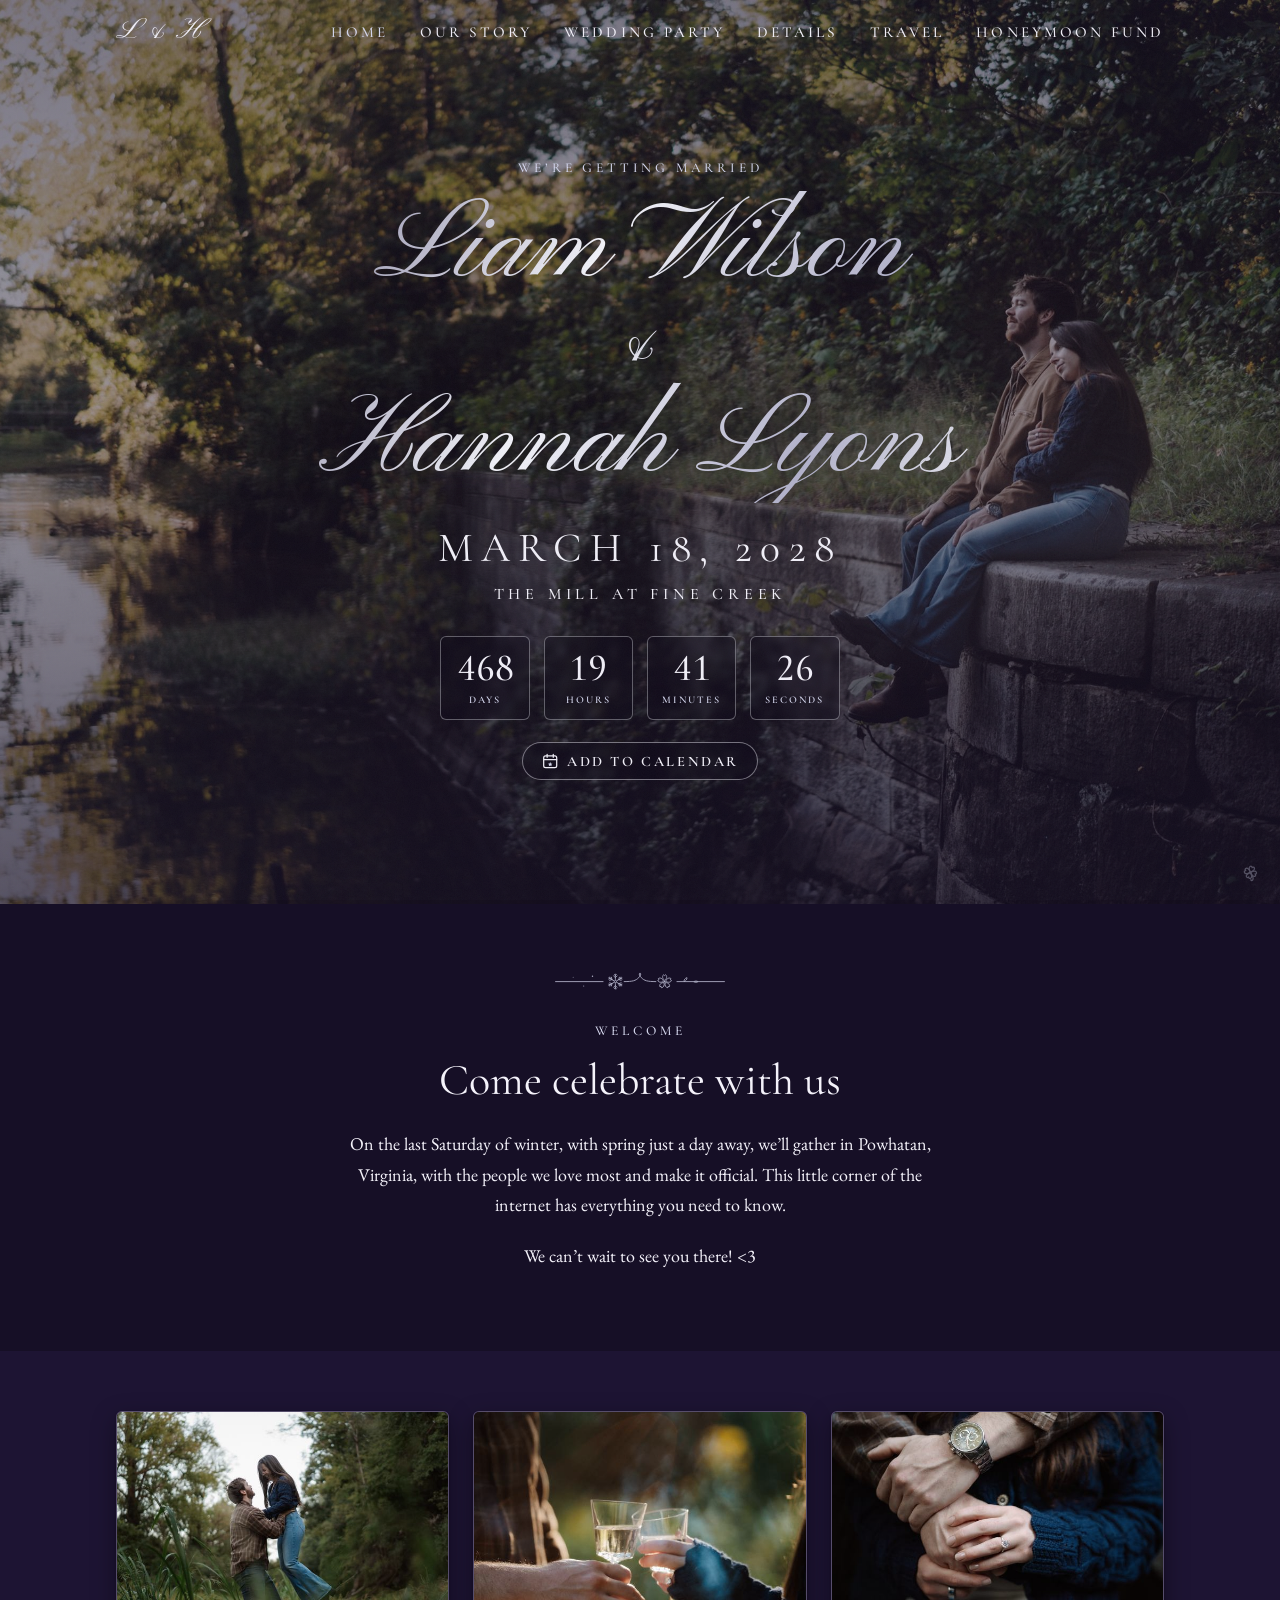
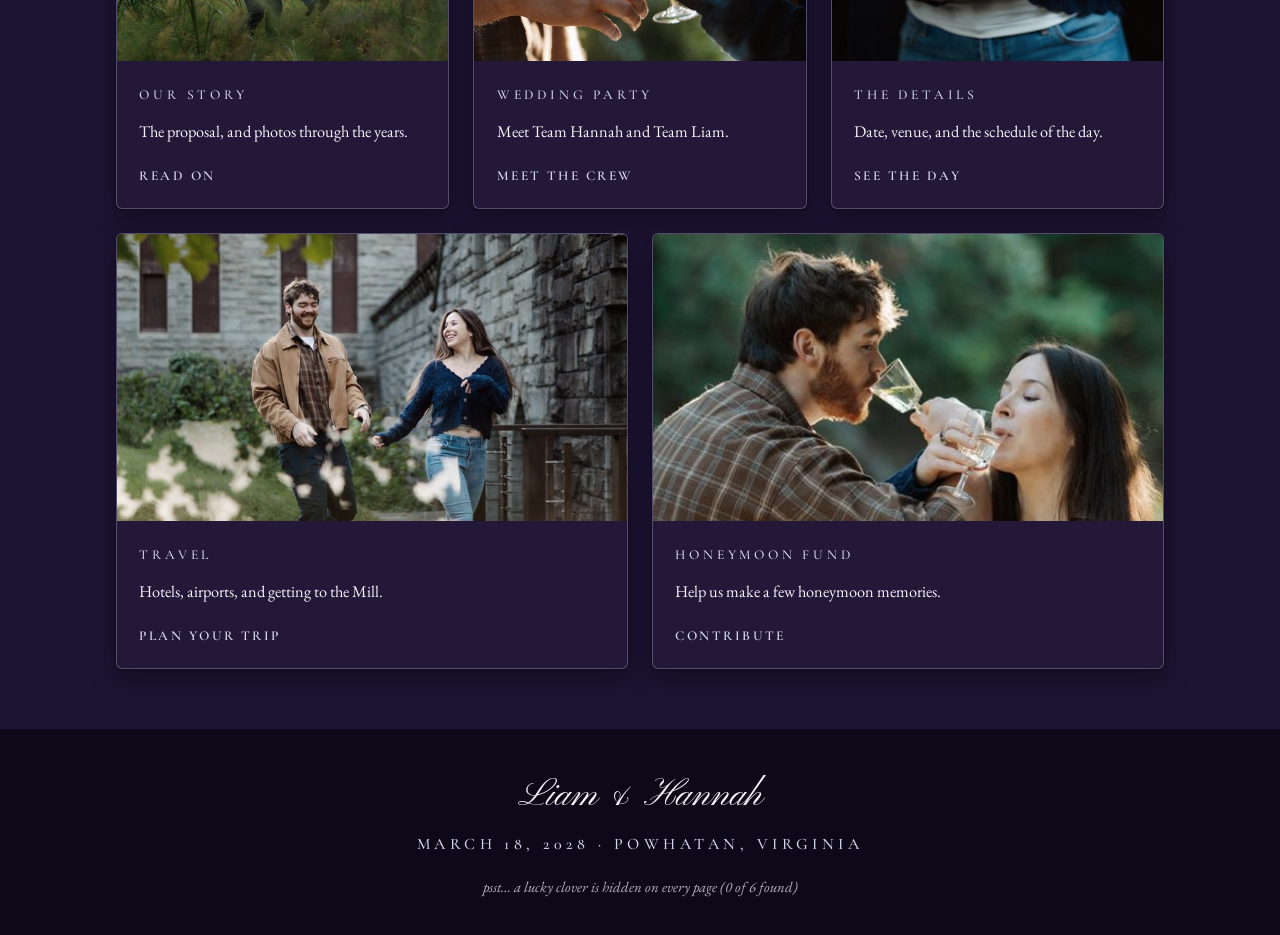
==== commit 367134ed: "Details: schedule times all as 4:00–4:30 pm style; time column a touch wider Co-Authored-By: Claude " ====
--- a/index.html
+++ b/index.html
@@ -21,7 +21,7 @@
   <link rel="preconnect" href="https://fonts.gstatic.com" crossorigin>
   <link href="https://fonts.googleapis.com/css2?family=Cormorant+Garamond:ital,wght@0,300;0,400;0,500;0,600;1,400&family=EB+Garamond:ital@0;1&family=Pinyon+Script&display=swap" rel="stylesheet">
   <script>(function () { var w = 0; function lock() { if (innerWidth === w) return; w = innerWidth; document.documentElement.style.setProperty("--app-h", innerHeight + "px"); } lock(); addEventListener("resize", lock); })();</script>
-  <link rel="stylesheet" href="css/style.css?v=20261122b">
+  <link rel="stylesheet" href="css/style.css?v=20261122c">
 </head>
 <body>
   <header class="site-header">
--- a/css/style.css
+++ b/css/style.css
@@ -664,13 +664,14 @@
 .schedule { list-style: none; margin: 0; padding: 0; }
 .schedule li {
   display: grid;
-  grid-template-columns: 6.5rem 1fr;
+  grid-template-columns: 7rem 1fr;
   gap: 1rem;
   padding: 1.1rem 0;
   border-bottom: 1px solid var(--line);
 }
 .schedule li:last-child { border-bottom: 0; }
 .schedule time {
+  white-space: nowrap; /* "4:00–4:30 pm" stays on one line */
   font-family: var(--serif-display);
   font-size: 1.25rem;
   font-weight: 500;
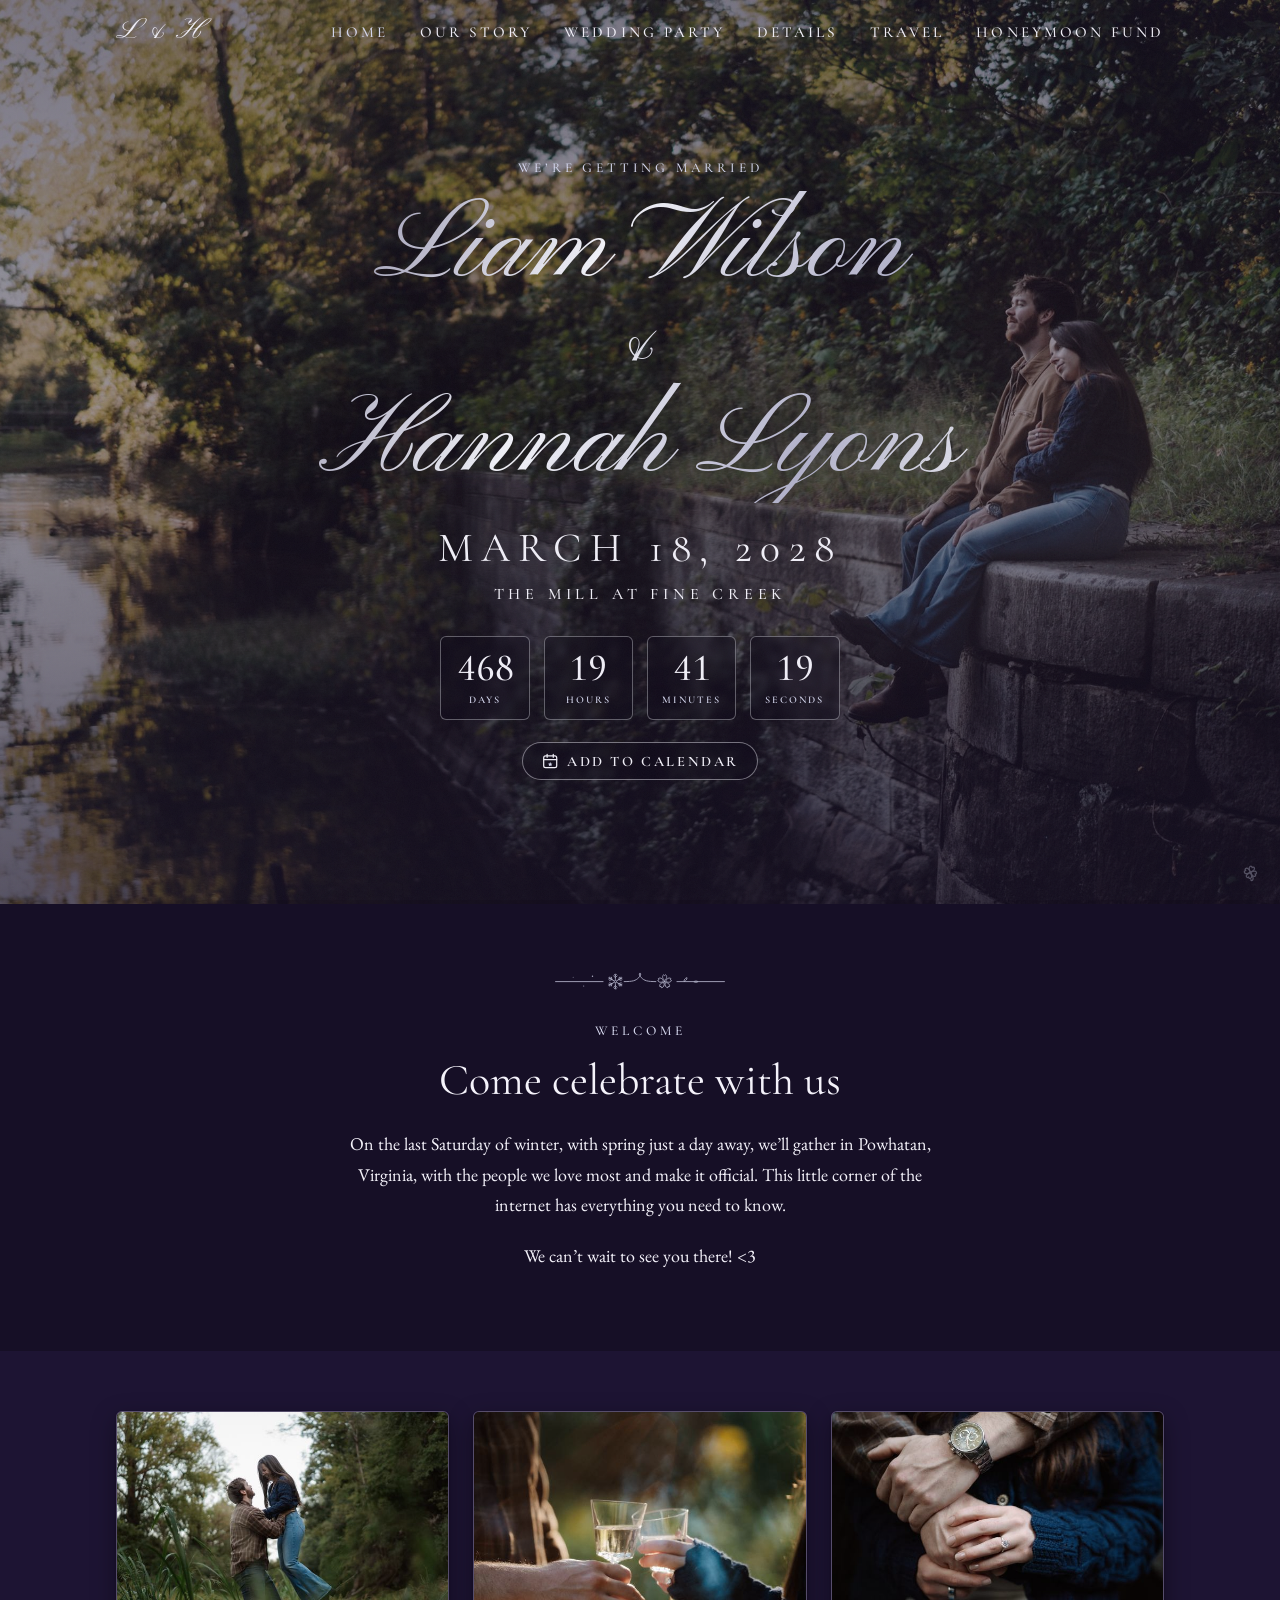
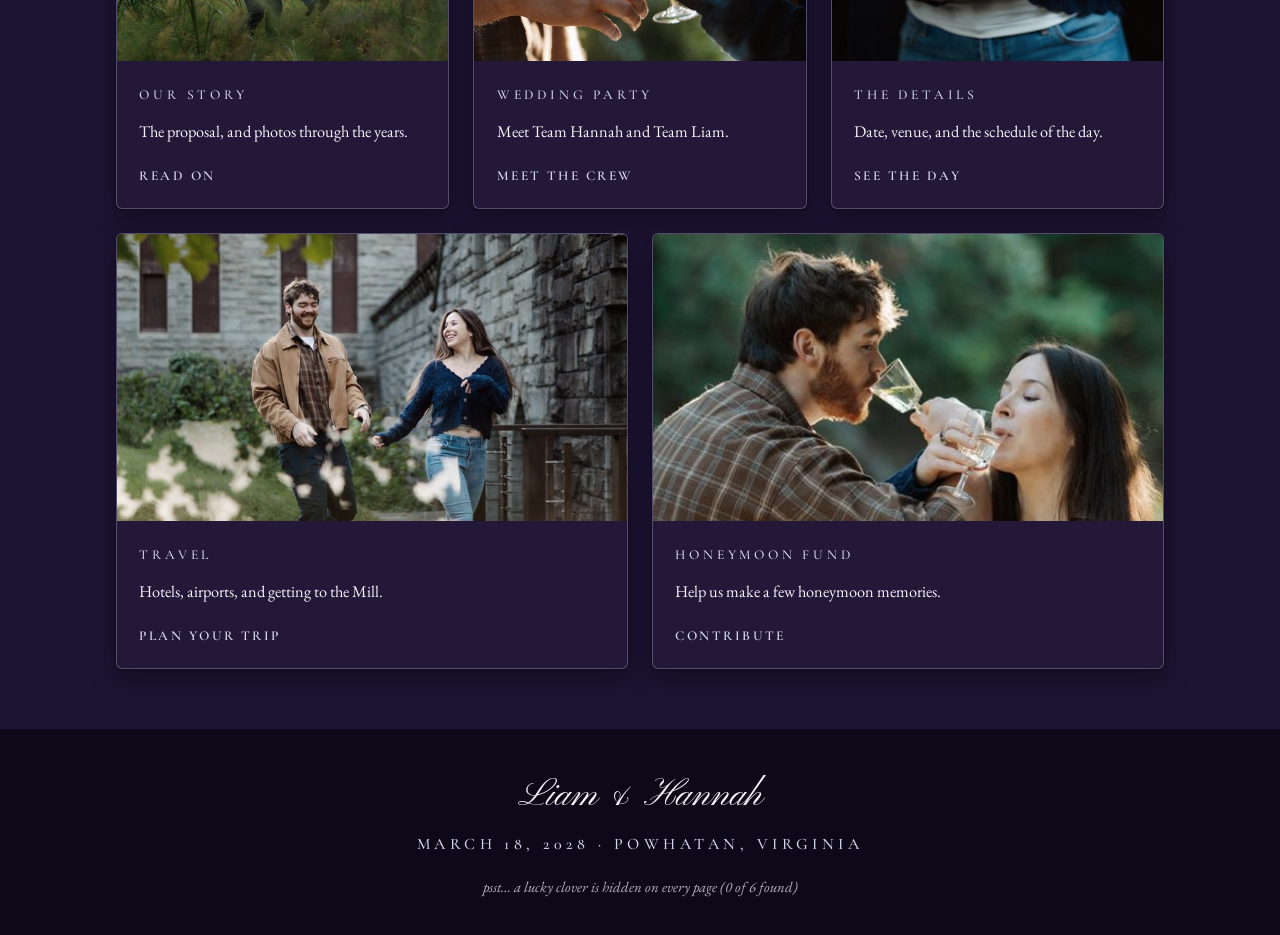
==== commit b4a18a24: "Home: write the heart as &lt;3 so the HTML is valid Co-Authored-By: Claude Opus 5.5 <noreply@anthrop" ====
--- a/index.html
+++ b/index.html
@@ -76,7 +76,7 @@
         <span class="eyebrow">Welcome</span>
         <h2>Come celebrate with us</h2>
         <p>On the last Saturday of winter, with spring just a day away, we’ll gather in Powhatan, Virginia, with the people we love most and make it official. This little corner of the internet has everything you need to know.</p>
-        <p>We can’t wait to see you there! <3</p>
+        <p>We can’t wait to see you there! &lt;3</p>
       </div>
     </section>
 
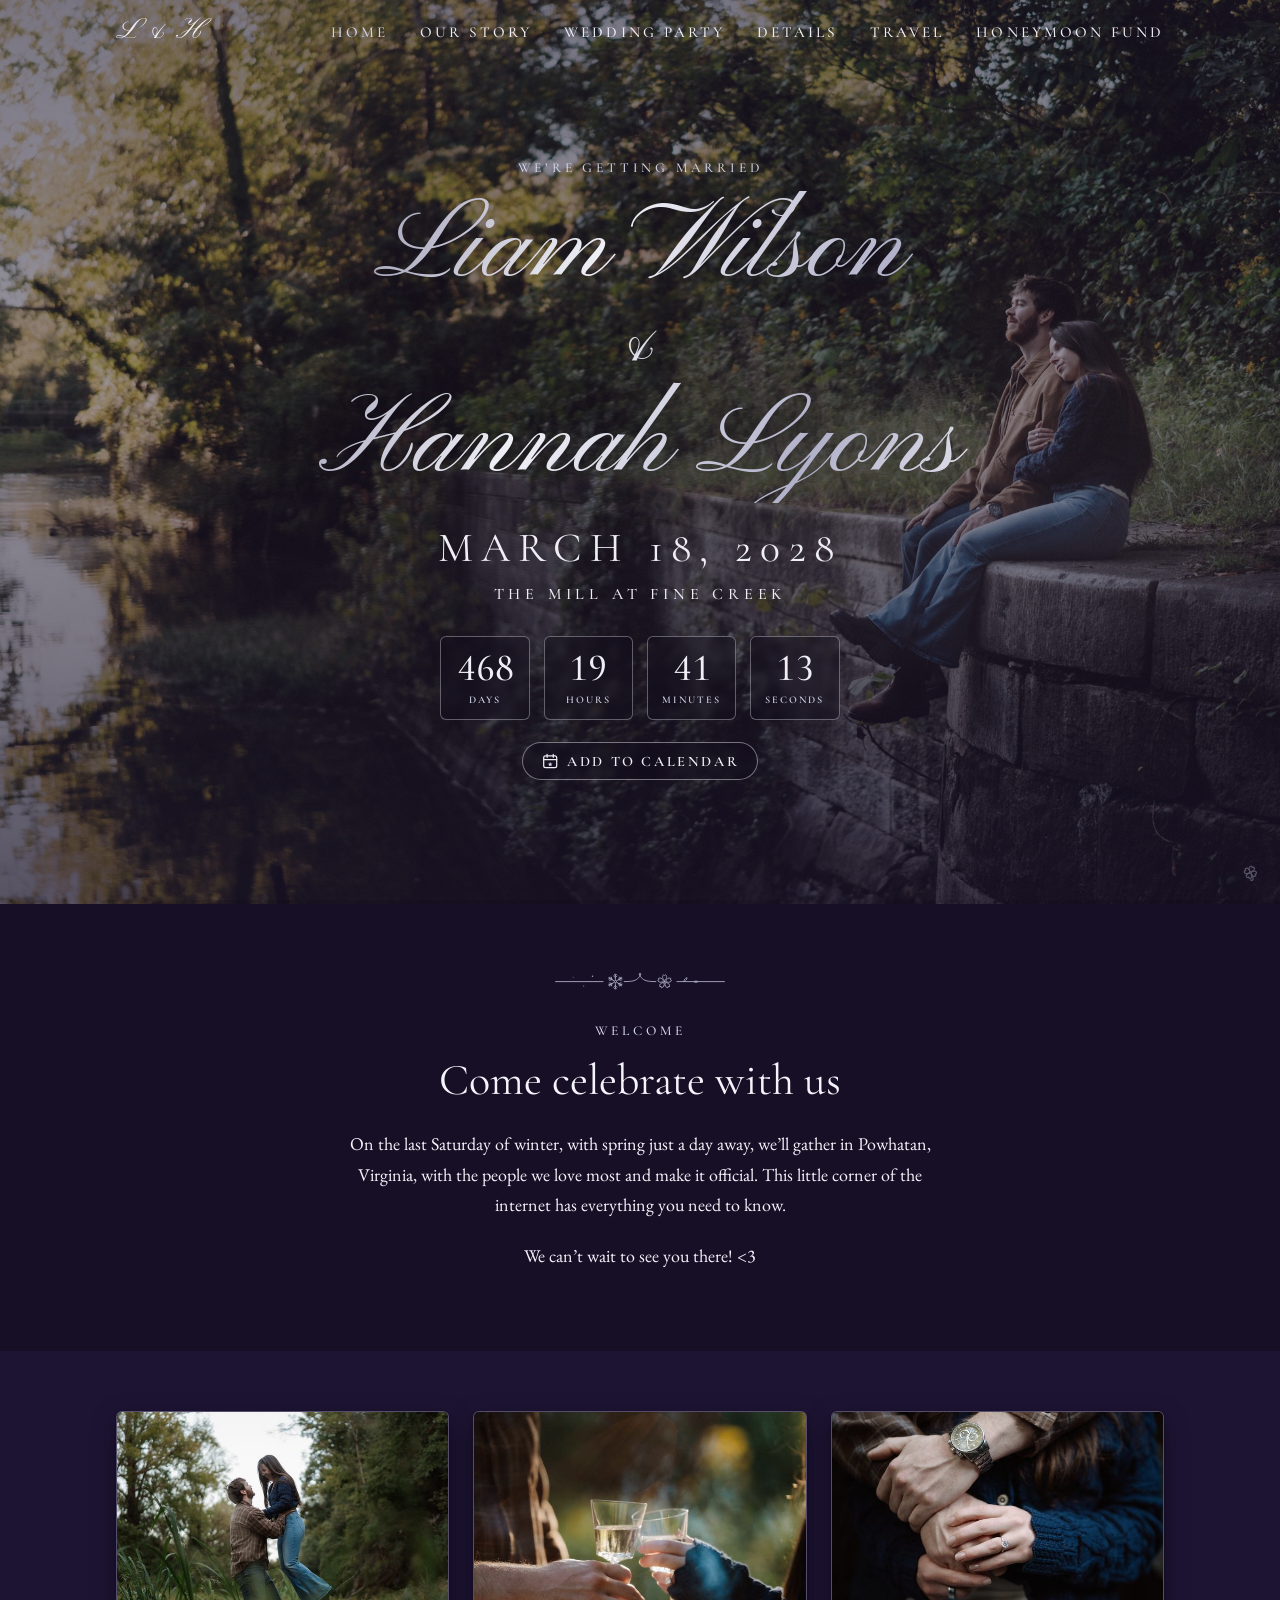
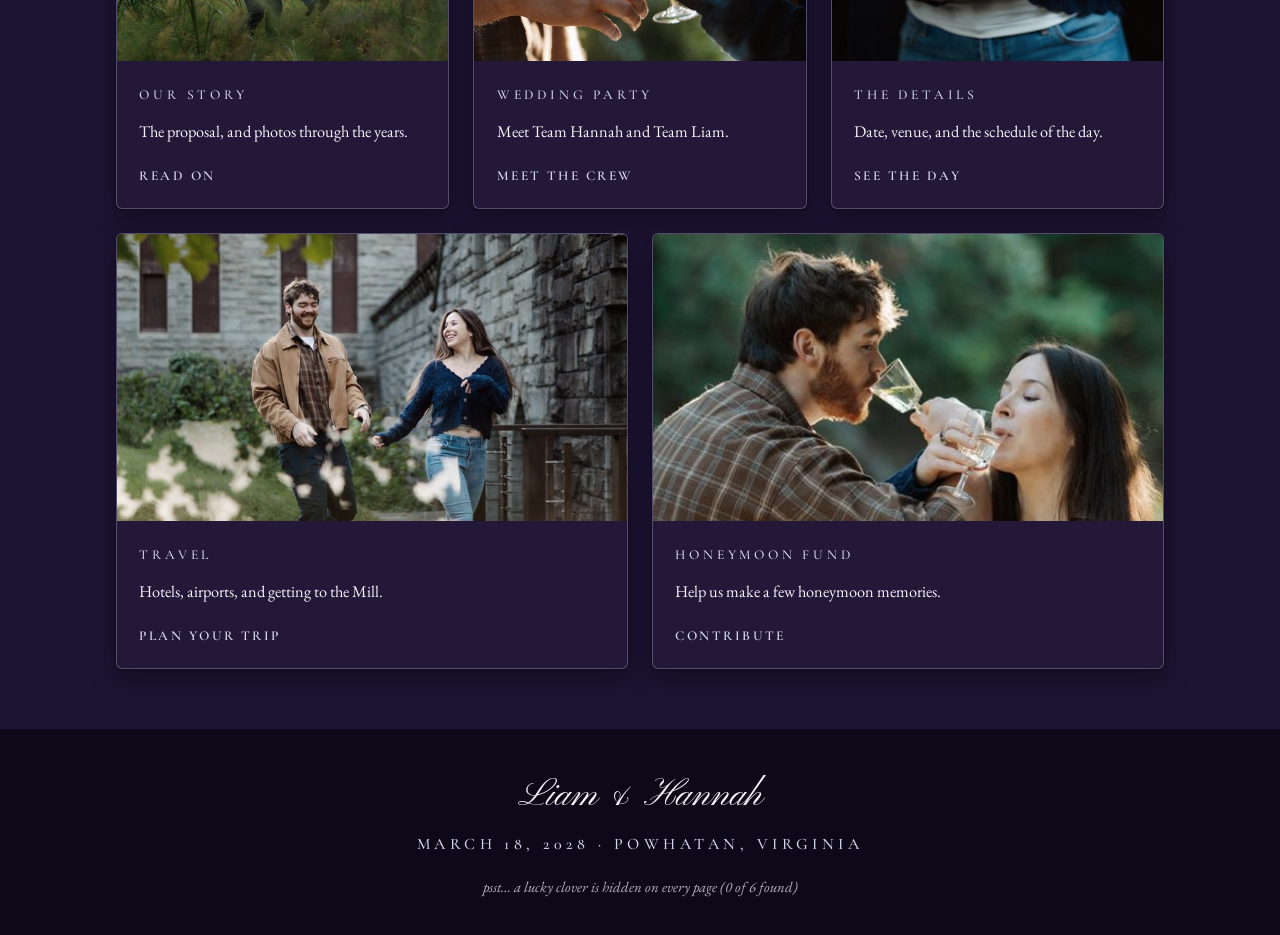
==== commit 2d70e237: "Gallery: show "Photos coming soon" if the photo list fails to load Co-Authored-By: Claude Opus 5.5 <" ====
--- a/index.html
+++ b/index.html
@@ -133,6 +133,6 @@
     <p class="eyebrow">March 18, 2028 · Powhatan, Virginia</p>
   </footer>
 
-  <script src="js/main.js?v=20261122a"></script>
+  <script src="js/main.js?v=20261122b"></script>
 </body>
 </html>
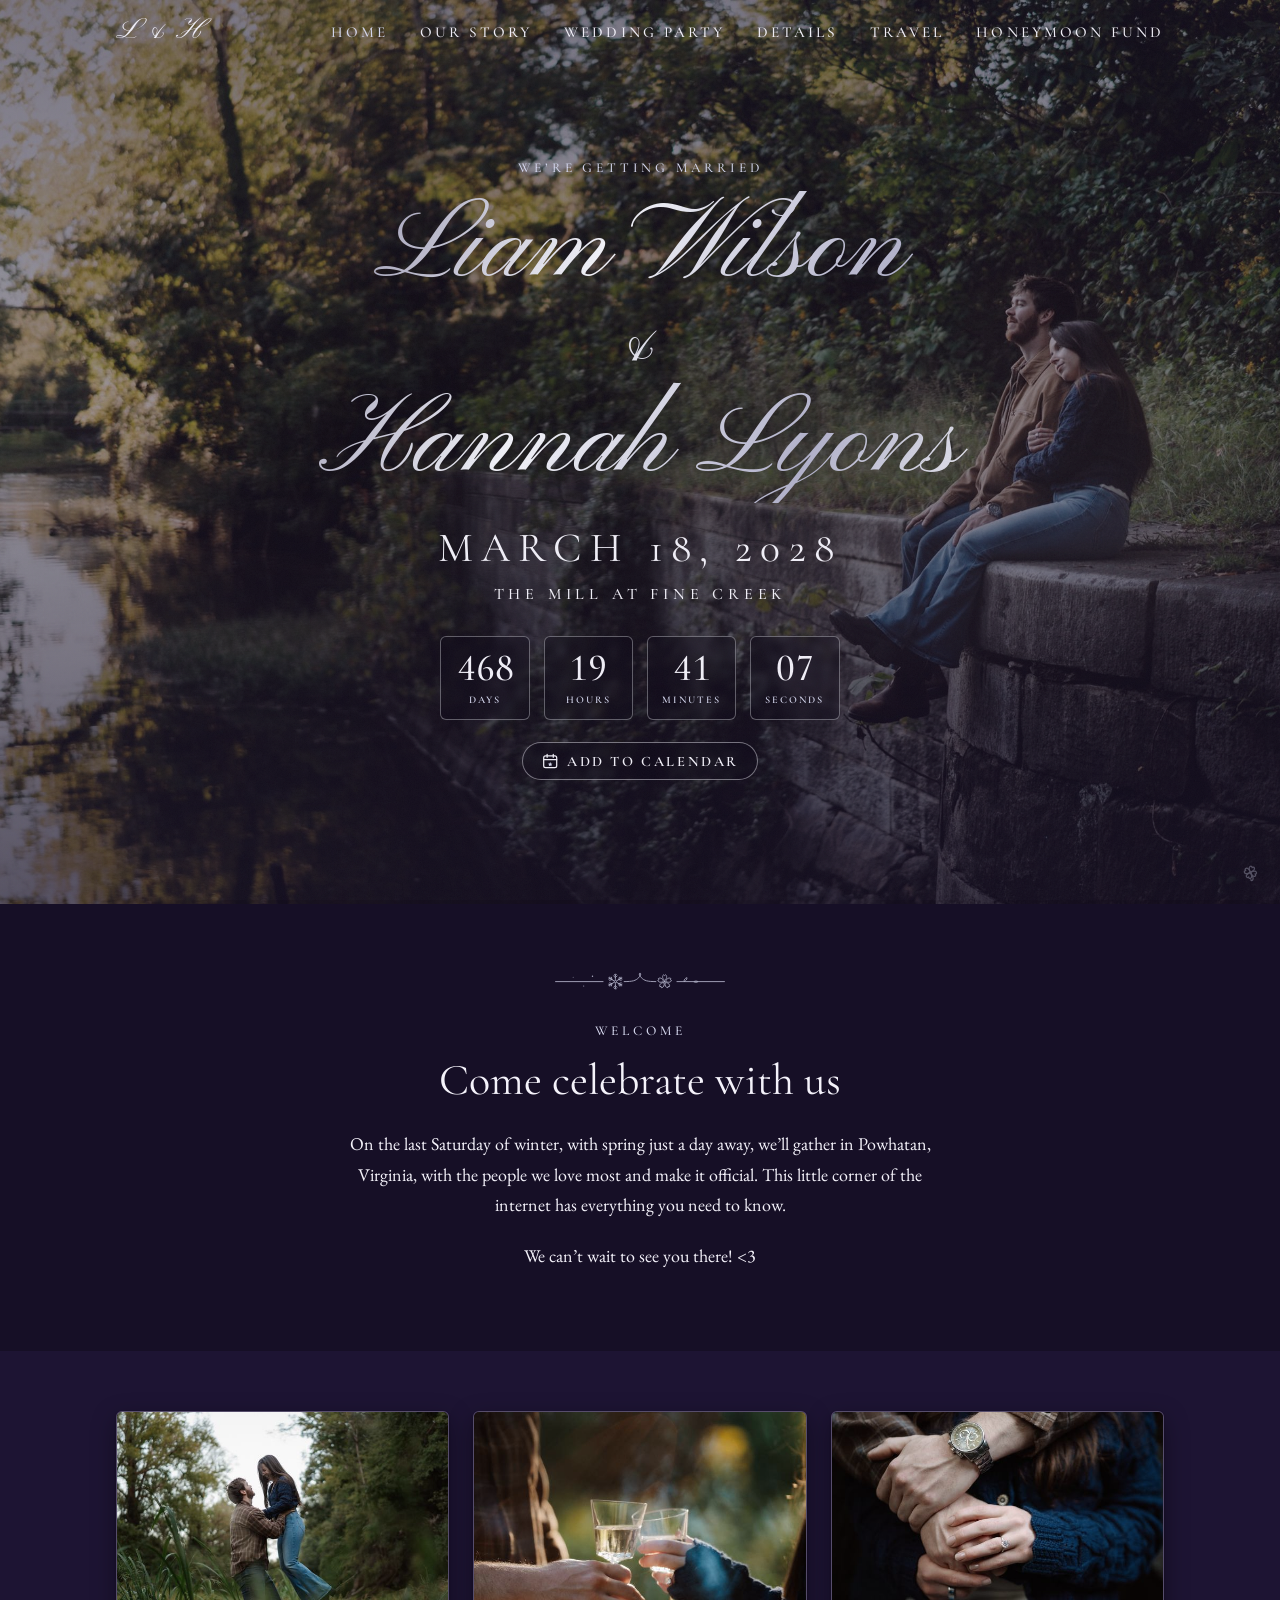
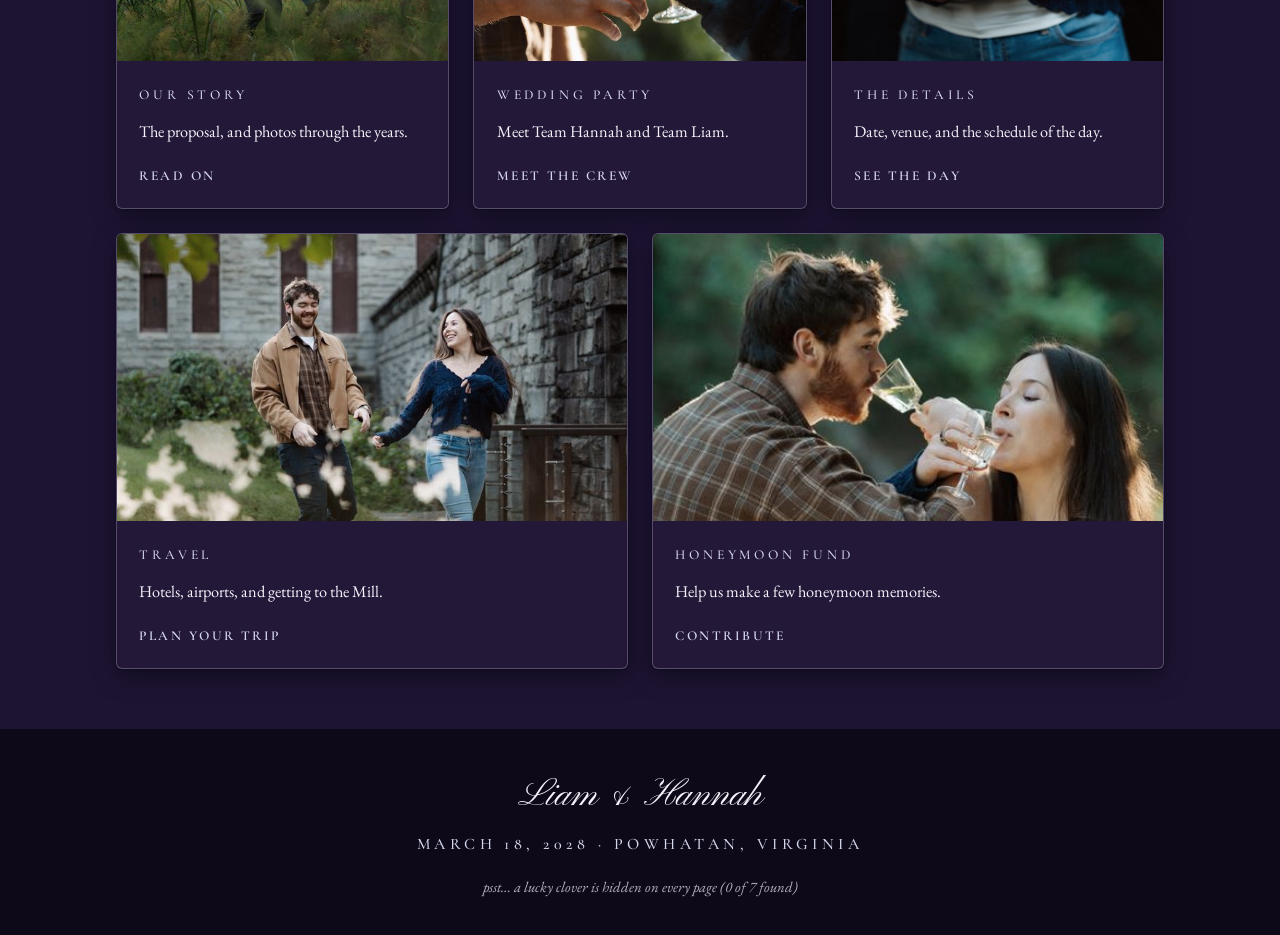
==== commit 0844dddf: "Stay at the Mill: hide a lucky clover there too (7 in all) Co-Authored-By: Claude Opus 5.5 <noreply@" ====
--- a/index.html
+++ b/index.html
@@ -133,6 +133,6 @@
     <p class="eyebrow">March 18, 2028 · Powhatan, Virginia</p>
   </footer>
 
-  <script src="js/main.js?v=20261122b"></script>
+  <script src="js/main.js?v=20261122c"></script>
 </body>
 </html>
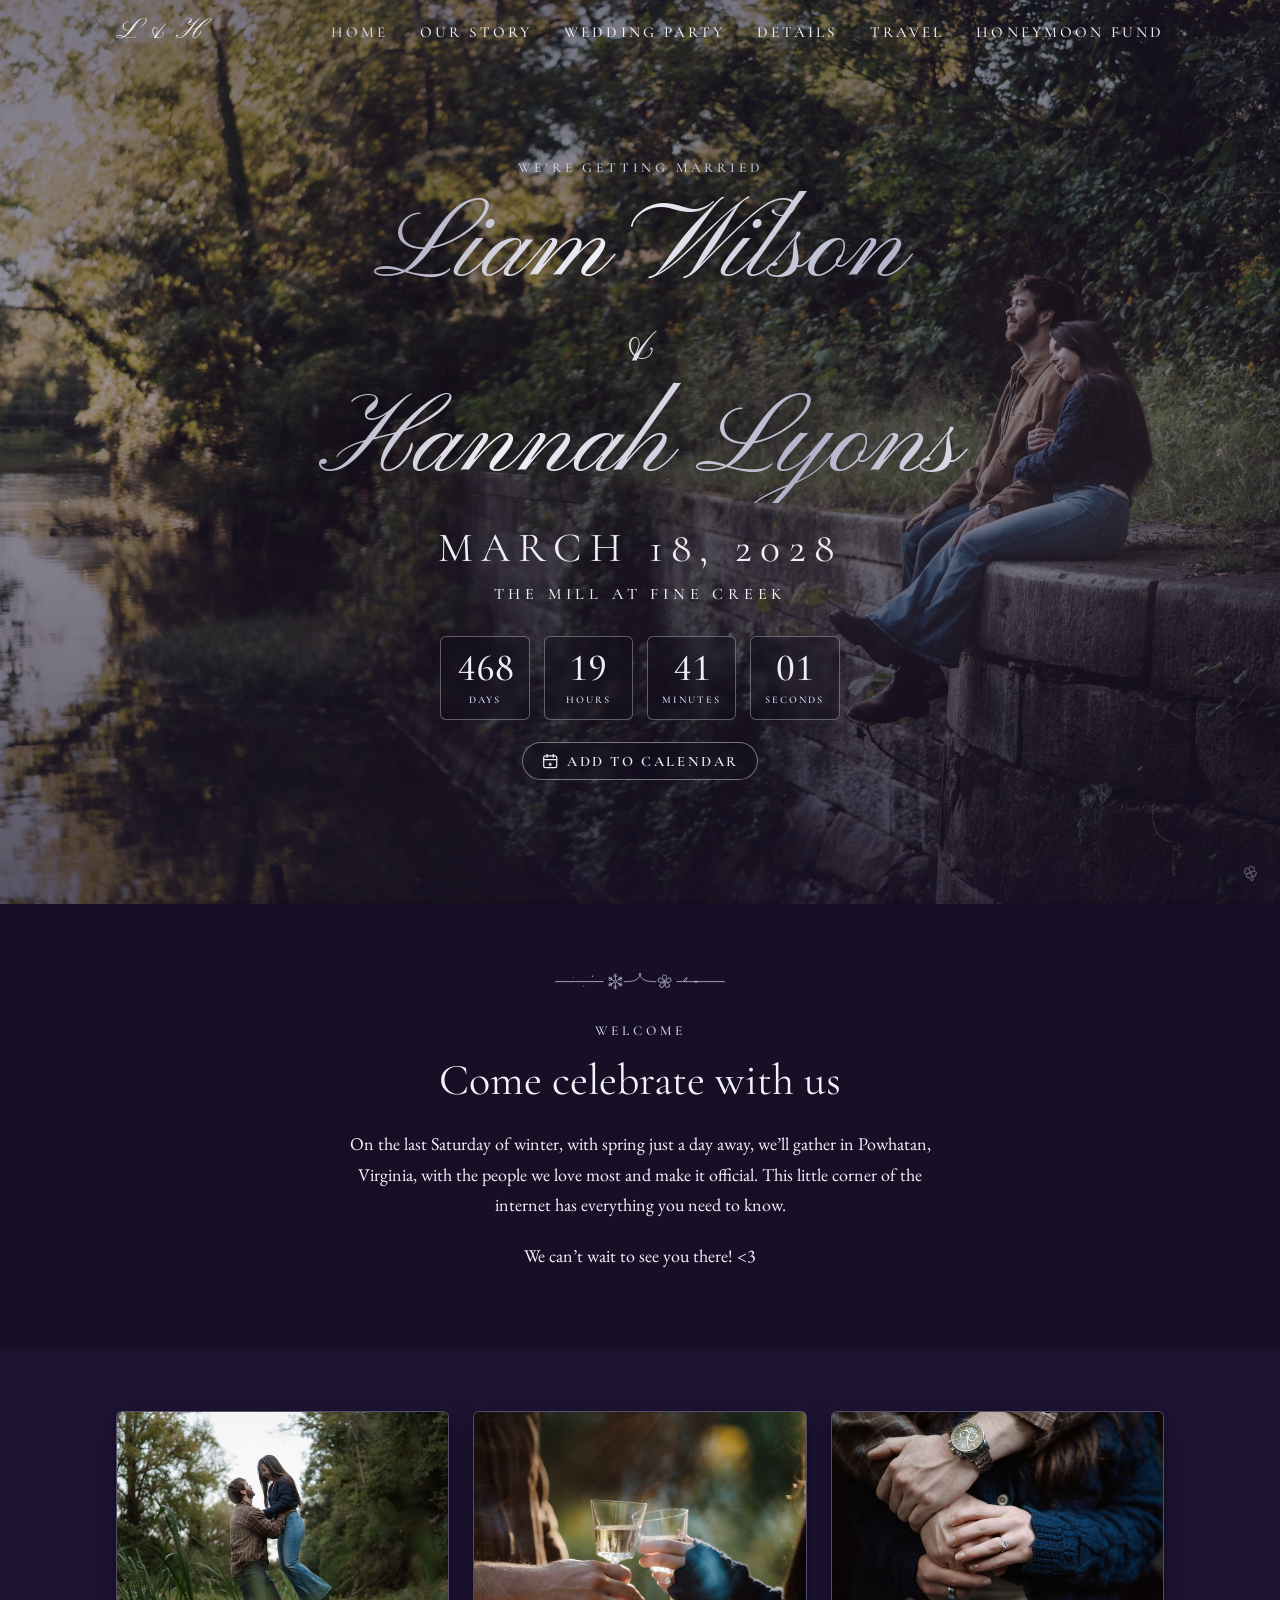
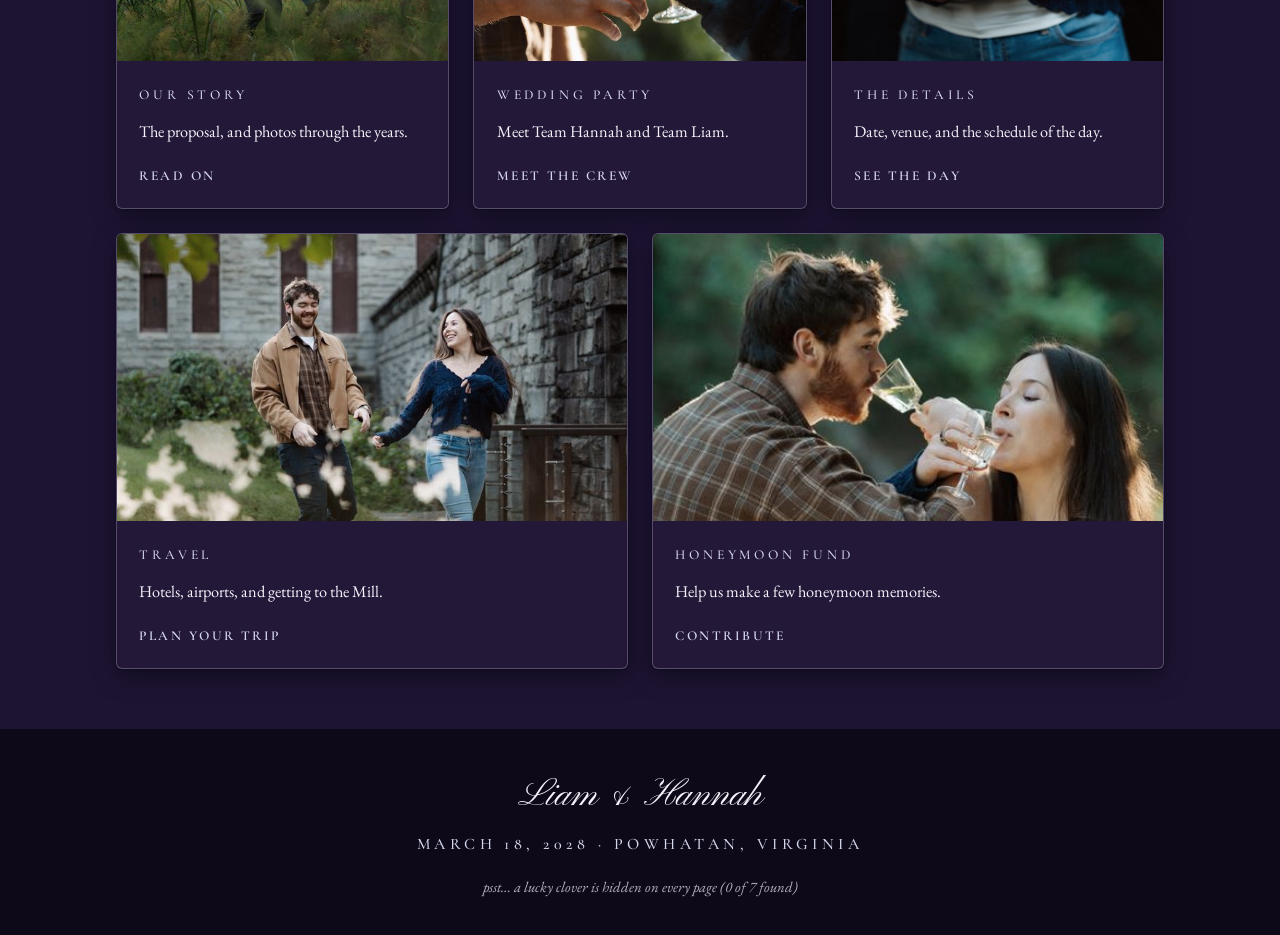
==== commit f3092f6c: "CSS: remove unused light theme, old cottage list styles, and other dead rules Co-Authored-By: Claude" ====
--- a/index.html
+++ b/index.html
@@ -21,7 +21,7 @@
   <link rel="preconnect" href="https://fonts.gstatic.com" crossorigin>
   <link href="https://fonts.googleapis.com/css2?family=Cormorant+Garamond:ital,wght@0,300;0,400;0,500;0,600;1,400&family=EB+Garamond:ital@0;1&family=Pinyon+Script&display=swap" rel="stylesheet">
   <script>(function () { var w = 0; function lock() { if (innerWidth === w) return; w = innerWidth; document.documentElement.style.setProperty("--app-h", innerHeight + "px"); } lock(); addEventListener("resize", lock); })();</script>
-  <link rel="stylesheet" href="css/style.css?v=20261122c">
+  <link rel="stylesheet" href="css/style.css?v=20261122d">
 </head>
 <body>
   <header class="site-header">
--- a/css/style.css
+++ b/css/style.css
@@ -4,15 +4,11 @@
   --night: #160F26;
   --aubergine: #2A1A4A;
   --plum: #3B2266;
-  --berry: #4E1F55;
   --mauve: #9C8CC4;
   --moonstone: #D6D8EE;
   --mist: #ECE8F6;
   --pearl: #F4F2FA;
-  --ember: #B5543C;
   --rose: #E3A6D8;
-  /* deep violet for links and small text on light backgrounds (passes WCAG AA) */
-  --plum-ink: #5B2E9E;
   --ink: #0E0919;
   /* mirror silver with a faint violet edge, used on buttons and the hero names */
   --foil: linear-gradient(115deg, #8F8CA8 0%, #F5F5FB 22%, #B4B3CC 42%, #FFFFFF 60%, #CFC8EC 76%, #8F8CA8 100%);
@@ -21,8 +17,7 @@
   --serif-body: "EB Garamond", Georgia, serif;
   --script: "Pinyon Script", cursive;
 
-  /* Theme tokens. Dark (deep amethyst) is the default;
-     [data-theme="light"] below is the lavender-pearl daytime look. */
+  /* theme tokens (the site is dark only) */
   --bg: var(--night);
   --bg-alt: #1D1433;
   --band: var(--aubergine);
@@ -35,7 +30,6 @@
   --accent-strong: var(--rose);
   --line: rgba(214, 216, 238, .28);
   --chip: #2E2150;
-  --input-bg: var(--ink);
   --btn-text: var(--night);
   --btn-outline-text: var(--pearl);
   --footer-bg: var(--ink);
@@ -48,29 +42,6 @@
   --radius: 6px;
   --gutter: 1.25rem;
   --max: 68rem;
-}
-
-:root[data-theme="light"] {
-  --bg: #F6F4FB;
-  --bg-alt: var(--mist);
-  --band: var(--plum);
-  --band-2: var(--berry);
-  --surface: #FDFCFF;
-  --surface-warm: #EFE4F5;
-  --text: var(--night);
-  --text-muted: #54497A;
-  --accent: var(--plum-ink);
-  --accent-strong: #8E2C7E;
-  --line: rgba(91, 46, 158, .22);
-  --chip: #ECE6F7;
-  --input-bg: #FDFCFF;
-  --btn-text: var(--night);
-  --btn-outline-text: var(--plum);
-  --footer-bg: var(--night);
-  --glow:
-    radial-gradient(ellipse 70% 45% at 50% 0%, rgba(140, 110, 255, .15), transparent 70%),
-    radial-gradient(ellipse 50% 40% at 0% 100%, rgba(227, 166, 216, .16), transparent 70%);
-  --shadow: 0 1px 2px rgba(22, 15, 38, .06), 0 8px 24px rgba(22, 15, 38, .09);
 }
 
 *, *::before, *::after { box-sizing: border-box; }
@@ -149,10 +120,6 @@
   top: 0; left: 0; right: 0;
   z-index: 20;
   color: var(--pearl);
-}
-.site-header.solid {
-  position: relative;
-  background: var(--aubergine);
 }
 .nav {
   display: flex;
@@ -526,10 +493,8 @@
   .story-split .flourish { margin-left: 0; }
 }
 
-/* "Hannah's side" / "Liam's side" on Our Story */
+/* the proposal story on Our Story */
 .pov { margin-top: 1.75rem; text-align: left; }
-.pov + .pov { padding-top: 1.5rem; border-top: 1px solid var(--line); }
-.pov-name { margin: 0 0 .6rem; font-size: 1.35rem; font-style: italic; color: var(--accent-strong); }
 
 .drop-cap::first-letter {
   float: left;
@@ -752,39 +717,7 @@
 .qr-block p:last-child { margin-bottom: 0; }
 @media (min-width: 52rem) { .qr-block { display: flex; } }
 
-.fine-print { font-size: 1rem; }
-.fine-print h3 { font-size: 1.35rem; }
-
 /* ---------- cottages ---------- */
-
-.rates { margin: 2rem 0 1.5rem; }
-.rates .fact {
-  background: var(--surface);
-  border: 1px solid var(--line);
-  border-radius: var(--radius);
-  box-shadow: var(--shadow);
-  padding: 1.5rem 1rem .75rem;
-}
-.rates .value { font-size: 2rem; color: var(--accent-strong); }
-.cottage-list-heading { margin-top: 2.5rem; }
-.cottage-list { grid-template-columns: repeat(auto-fit, minmax(min(100%, 10rem), 1fr)); margin-top: 1.25rem; }
-.cottage-list .value { font-size: 1.5rem; }
-.cottage-list p { font-size: 1rem; margin-bottom: .6rem; }
-.cottage-list .fact { display: flex; flex-direction: column; align-items: center; padding-bottom: 1.1rem; }
-.avail {
-  margin-top: auto;
-  padding: .2rem .75rem;
-  border: 1px solid var(--line);
-  border-radius: 999px;
-  font-size: .85rem;
-  letter-spacing: .08em;
-  text-transform: uppercase;
-}
-.cottage-note { max-width: 40rem; margin: 2rem auto 0; }
-.cottage-booked { box-shadow: none; }
-.cottage-booked > * { opacity: .55; }
-.cottage-booked s { text-decoration-thickness: 1px; }
-.avail-both { border-color: var(--accent); background: var(--chip); color: var(--accent-strong); }
 
 .steps { counter-reset: step; list-style: none; margin: 1.5rem 0 2rem; padding: 0; }
 .steps li {
@@ -805,8 +738,6 @@
   font-size: 1.2rem;
   color: var(--accent-strong);
 }
-.timeline li { grid-template-columns: 8.5rem 1fr; }
-.timeline time { font-size: 1.1rem; line-height: 1.35; }
 
 .copy-line {
   display: inline-block;
@@ -1082,7 +1013,7 @@
 .cal-toggle .cal-star { fill: var(--moonstone); stroke: none; }
 .cal-toggle:hover, .cal-toggle[aria-expanded="true"] { border-color: var(--accent-strong); color: var(--accent-strong); }
 .cal-toggle:active { transform: scale(.96); }
-/* over the hero photo: same frosted pill as "Click me!" */
+/* over the hero photo: a frosted pill like the countdown boxes */
 .cal-menu.on-photo .cal-toggle {
   border-color: rgba(244, 242, 250, .45);
   background: rgba(14, 9, 25, .38);
@@ -1299,7 +1230,6 @@
   color: var(--accent);
 }
 .party-role.lead { background: var(--accent-strong); border-color: var(--accent-strong); color: var(--night); }
-:root[data-theme="light"] .party-role.lead { color: var(--pearl); }
 
 /* each person slides in from their own side */
 .party-member.reveal { transform: translateX(-28px); }
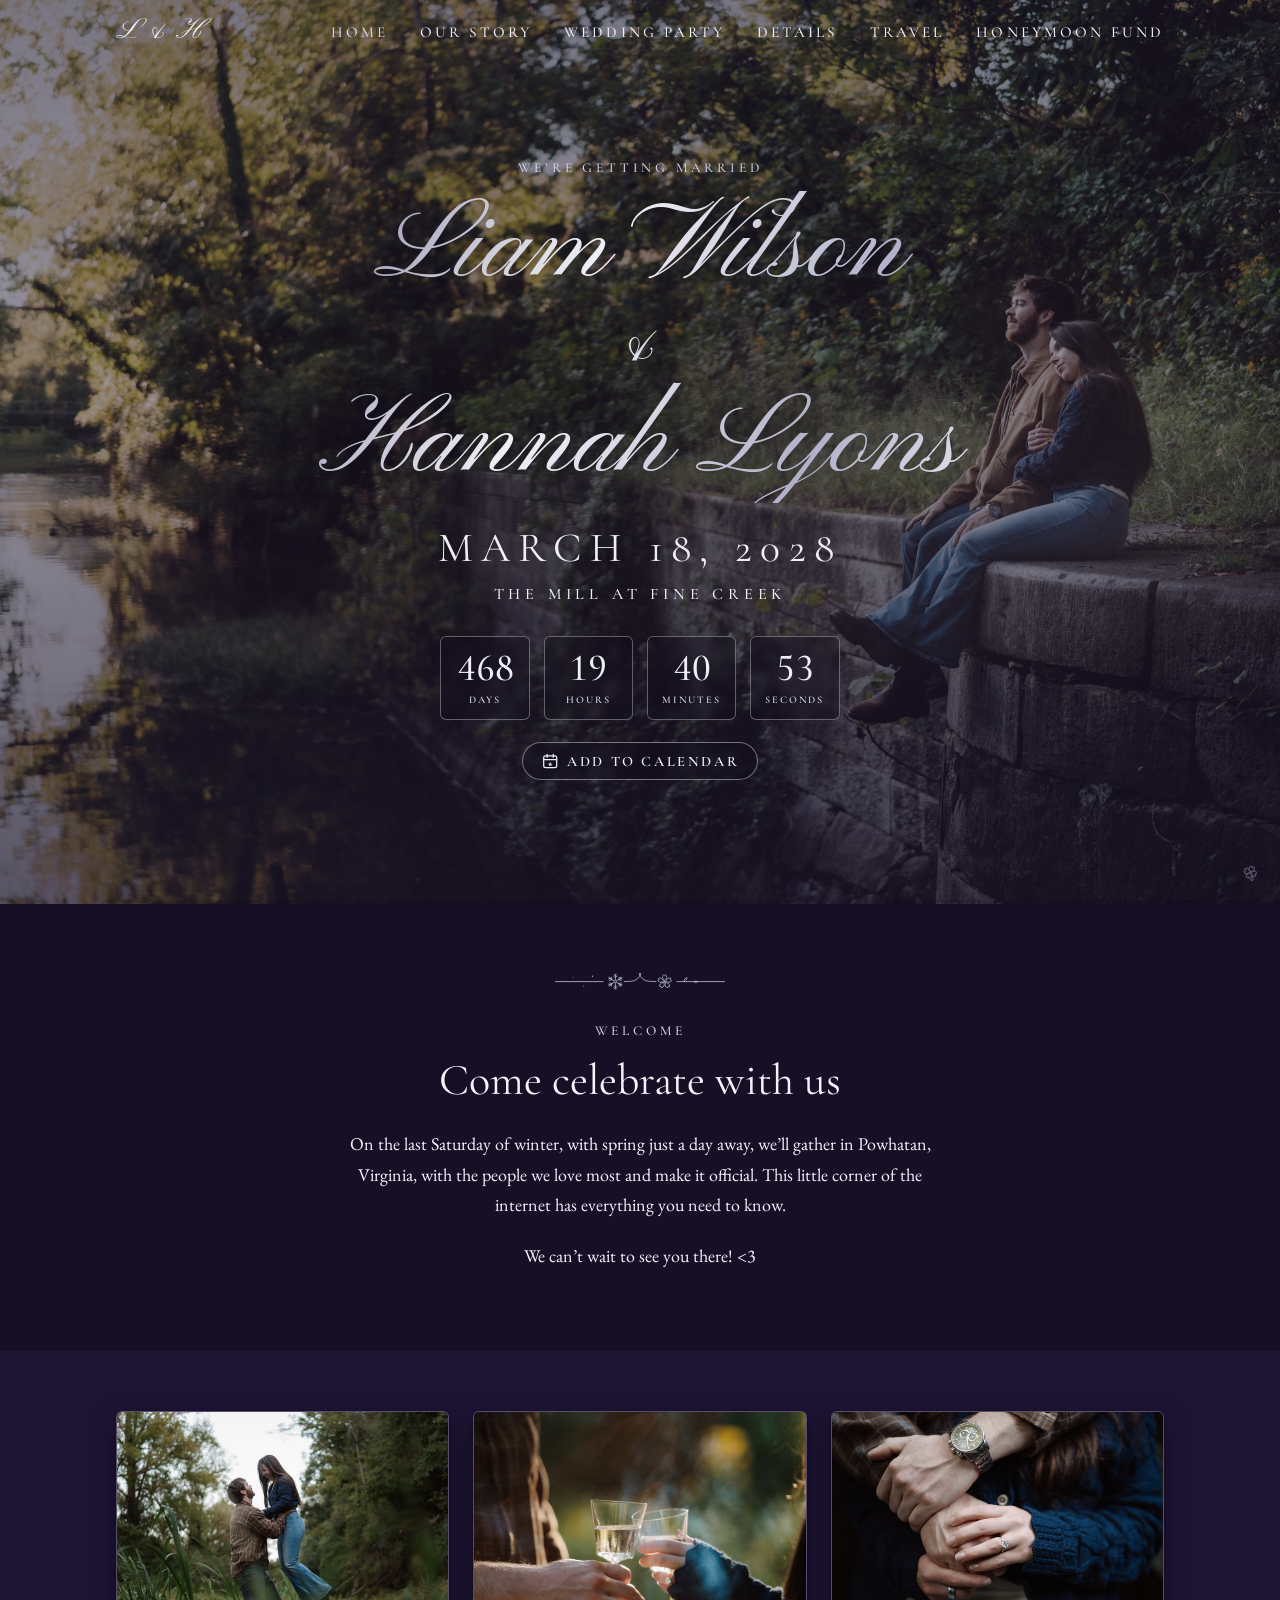
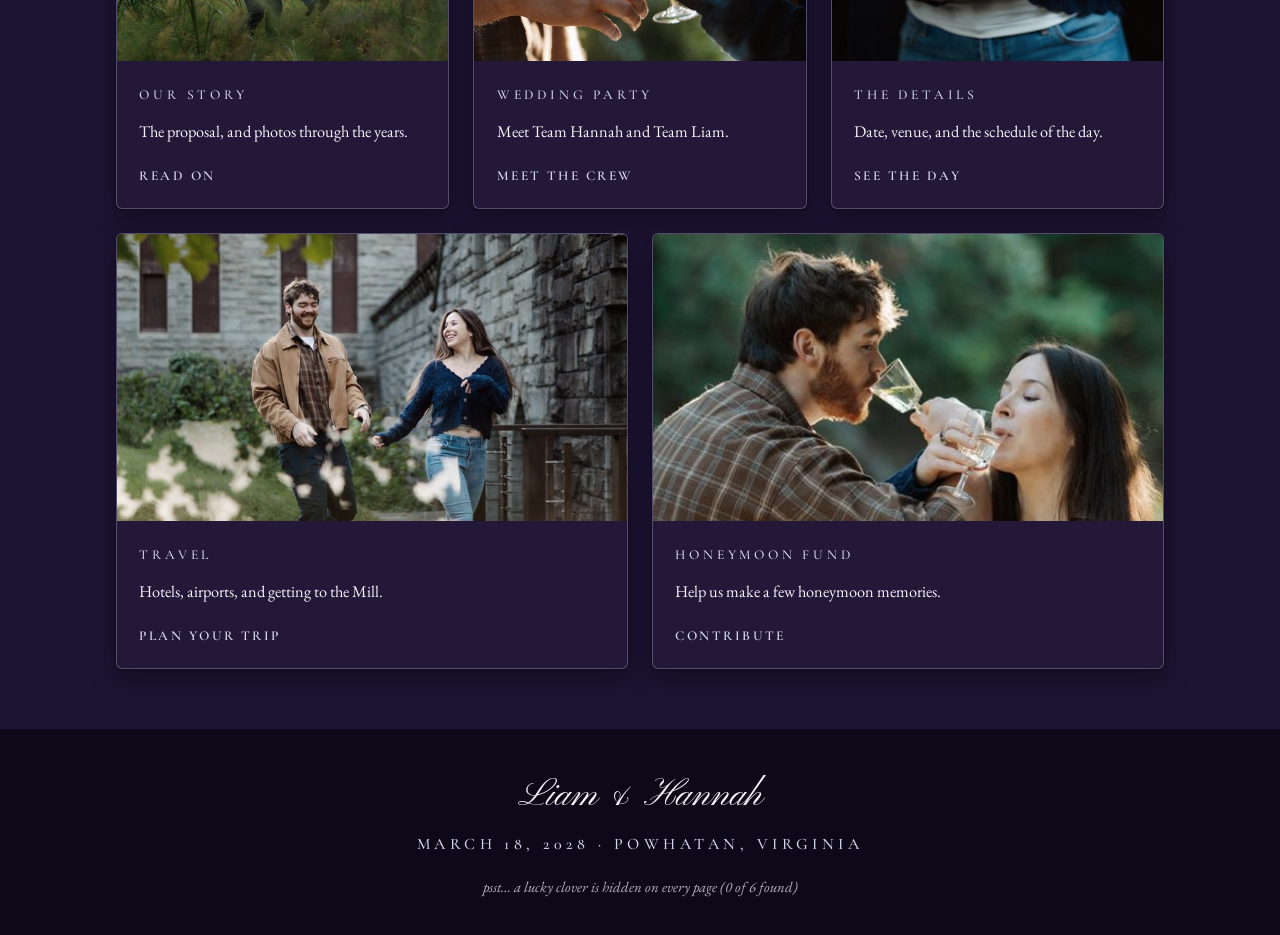
==== commit 5facab6b: "Stay at the Mill: no lucky clover after all (back to 6) Reverts 0844ddd and updates the README's clo" ====
--- a/index.html
+++ b/index.html
@@ -133,6 +133,6 @@
     <p class="eyebrow">March 18, 2028 · Powhatan, Virginia</p>
   </footer>
 
-  <script src="js/main.js?v=20261122c"></script>
+  <script src="js/main.js?v=20261122b"></script>
 </body>
 </html>
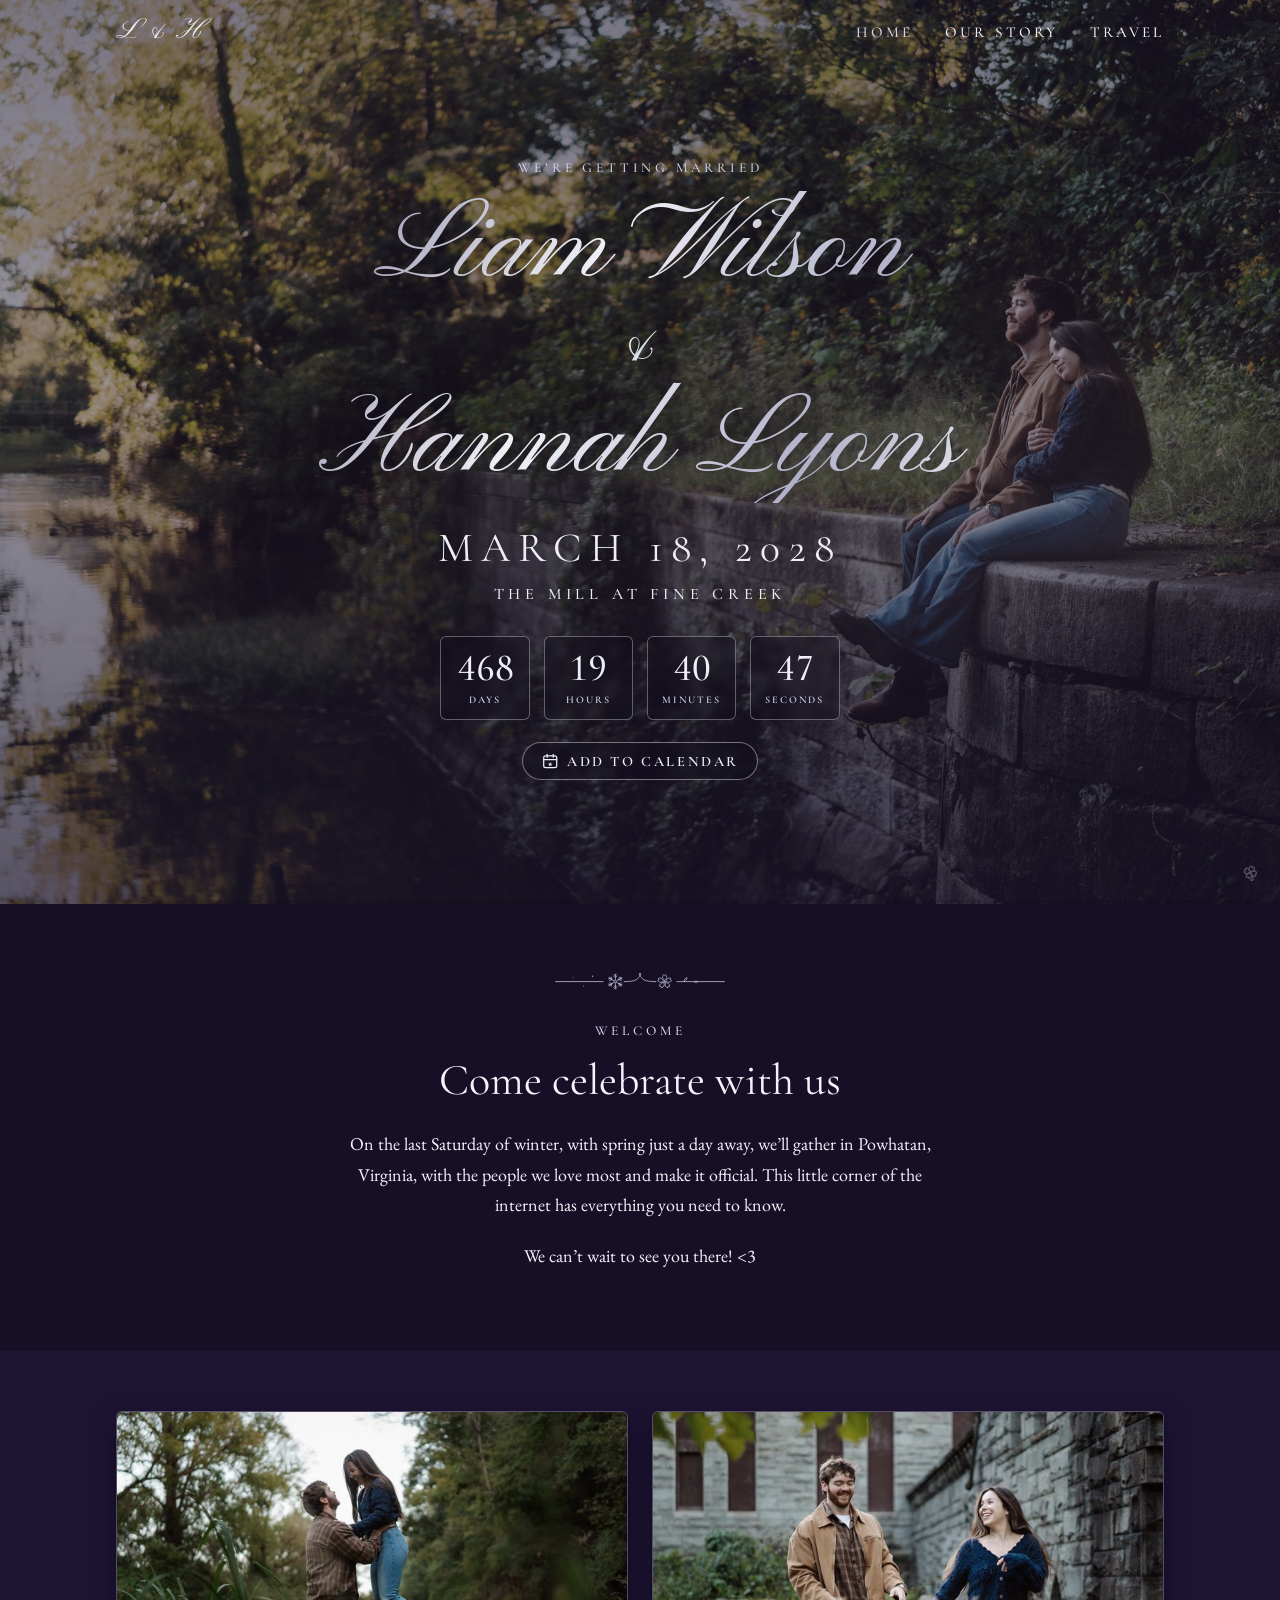
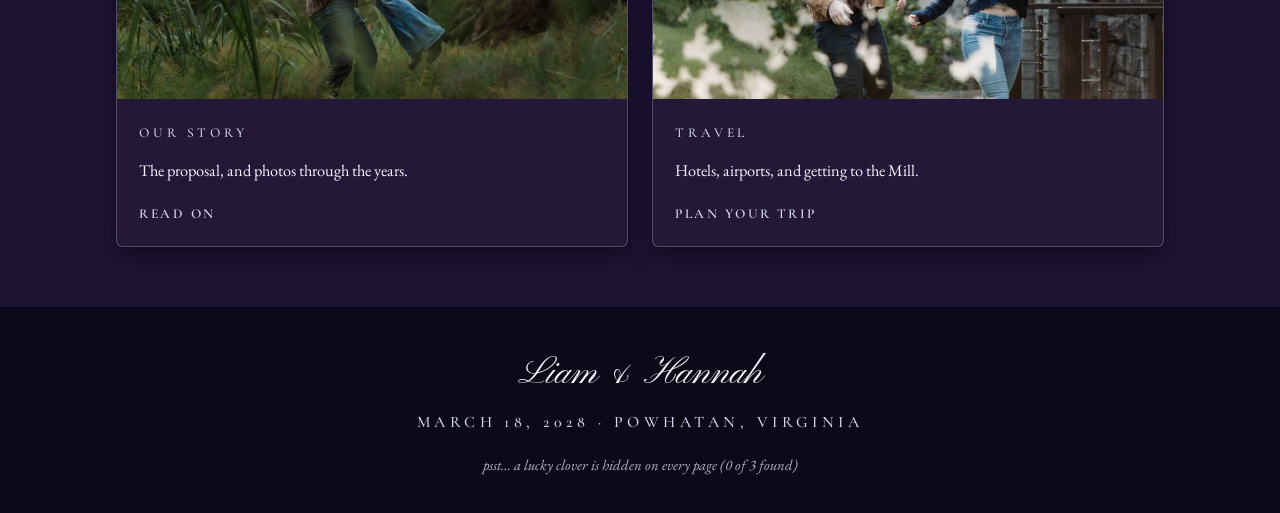
==== commit 958822ff: "Hide Wedding Party, Details and Honeymoon Fund for now Out of the menu and Home cards, their clovers" ====
--- a/index.html
+++ b/index.html
@@ -21,7 +21,7 @@
   <link rel="preconnect" href="https://fonts.gstatic.com" crossorigin>
   <link href="https://fonts.googleapis.com/css2?family=Cormorant+Garamond:ital,wght@0,300;0,400;0,500;0,600;1,400&family=EB+Garamond:ital@0;1&family=Pinyon+Script&display=swap" rel="stylesheet">
   <script>(function () { var w = 0; function lock() { if (innerWidth === w) return; w = innerWidth; document.documentElement.style.setProperty("--app-h", innerHeight + "px"); } lock(); addEventListener("resize", lock); })();</script>
-  <link rel="stylesheet" href="css/style.css?v=20261122d">
+  <link rel="stylesheet" href="css/style.css?v=20261127a">
 </head>
 <body>
   <header class="site-header">
@@ -31,10 +31,10 @@
       <ul class="nav-links" id="nav-links">
         <li><a href="./" aria-current="page">Home</a></li>
         <li><a href="story.html">Our Story</a></li>
-        <li><a href="party.html">Wedding Party</a></li>
-        <li><a href="details.html">Details</a></li>
+        <!-- hidden for now: <li><a href="party.html">Wedding Party</a></li> -->
+        <!-- hidden for now: <li><a href="details.html">Details</a></li> -->
         <li><a href="travel.html">Travel</a></li>
-        <li><a href="registry.html">Honeymoon Fund</a></li>
+        <!-- hidden for now: <li><a href="registry.html">Honeymoon Fund</a></li> -->
       </ul>
     </nav>
   </header>
@@ -91,6 +91,7 @@
               <span class="more">Read on</span>
             </div>
           </a>
+          <!-- hidden for now:
           <a class="card reveal" href="party.html">
             <img src="img/site/thumbs/photo-0058.jpg" alt="" loading="lazy" style="object-position: 50% 45%">
             <div class="card-body">
@@ -99,6 +100,8 @@
               <span class="more">Meet the crew</span>
             </div>
           </a>
+          -->
+          <!-- hidden for now:
           <a class="card reveal" href="details.html">
             <img src="img/site/thumbs/photo-0036.jpg" alt="" loading="lazy">
             <div class="card-body">
@@ -107,6 +110,7 @@
               <span class="more">See the day</span>
             </div>
           </a>
+          -->
           <a class="card reveal" href="travel.html">
             <img src="img/site/thumbs/photo-0024.jpg" alt="" loading="lazy">
             <div class="card-body">
@@ -115,6 +119,7 @@
               <span class="more">Plan your trip</span>
             </div>
           </a>
+          <!-- hidden for now:
           <a class="card reveal" href="registry.html">
             <img src="img/site/thumbs/photo-0061.jpg" alt="" loading="lazy" style="object-position: 50% 32%">
             <div class="card-body">
@@ -123,6 +128,7 @@
               <span class="more">Contribute</span>
             </div>
           </a>
+          -->
         </div>
       </div>
     </section>
@@ -133,6 +139,6 @@
     <p class="eyebrow">March 18, 2028 · Powhatan, Virginia</p>
   </footer>
 
-  <script src="js/main.js?v=20261122b"></script>
+  <script src="js/main.js?v=20261127a"></script>
 </body>
 </html>
--- a/css/style.css
+++ b/css/style.css
@@ -462,6 +462,9 @@
   .link-cards > :nth-child(4), .link-cards > :nth-child(5) { grid-column: span 3; }
   .link-cards > :last-child:nth-child(odd) { grid-column: span 3; }
   .link-cards > :nth-child(4) img, .link-cards > :nth-child(5) img { aspect-ratio: 16 / 9; }
+  /* just two cards (while some pages are hidden): half and half */
+  .link-cards > :first-child:nth-last-child(2), .link-cards > :first-child:nth-last-child(2) ~ * { grid-column: span 3; }
+  .link-cards > :first-child:nth-last-child(2) img, .link-cards > :first-child:nth-last-child(2) ~ * img { aspect-ratio: 16 / 9; }
 }
 .link-cards .more {
   font-family: var(--serif-display);
